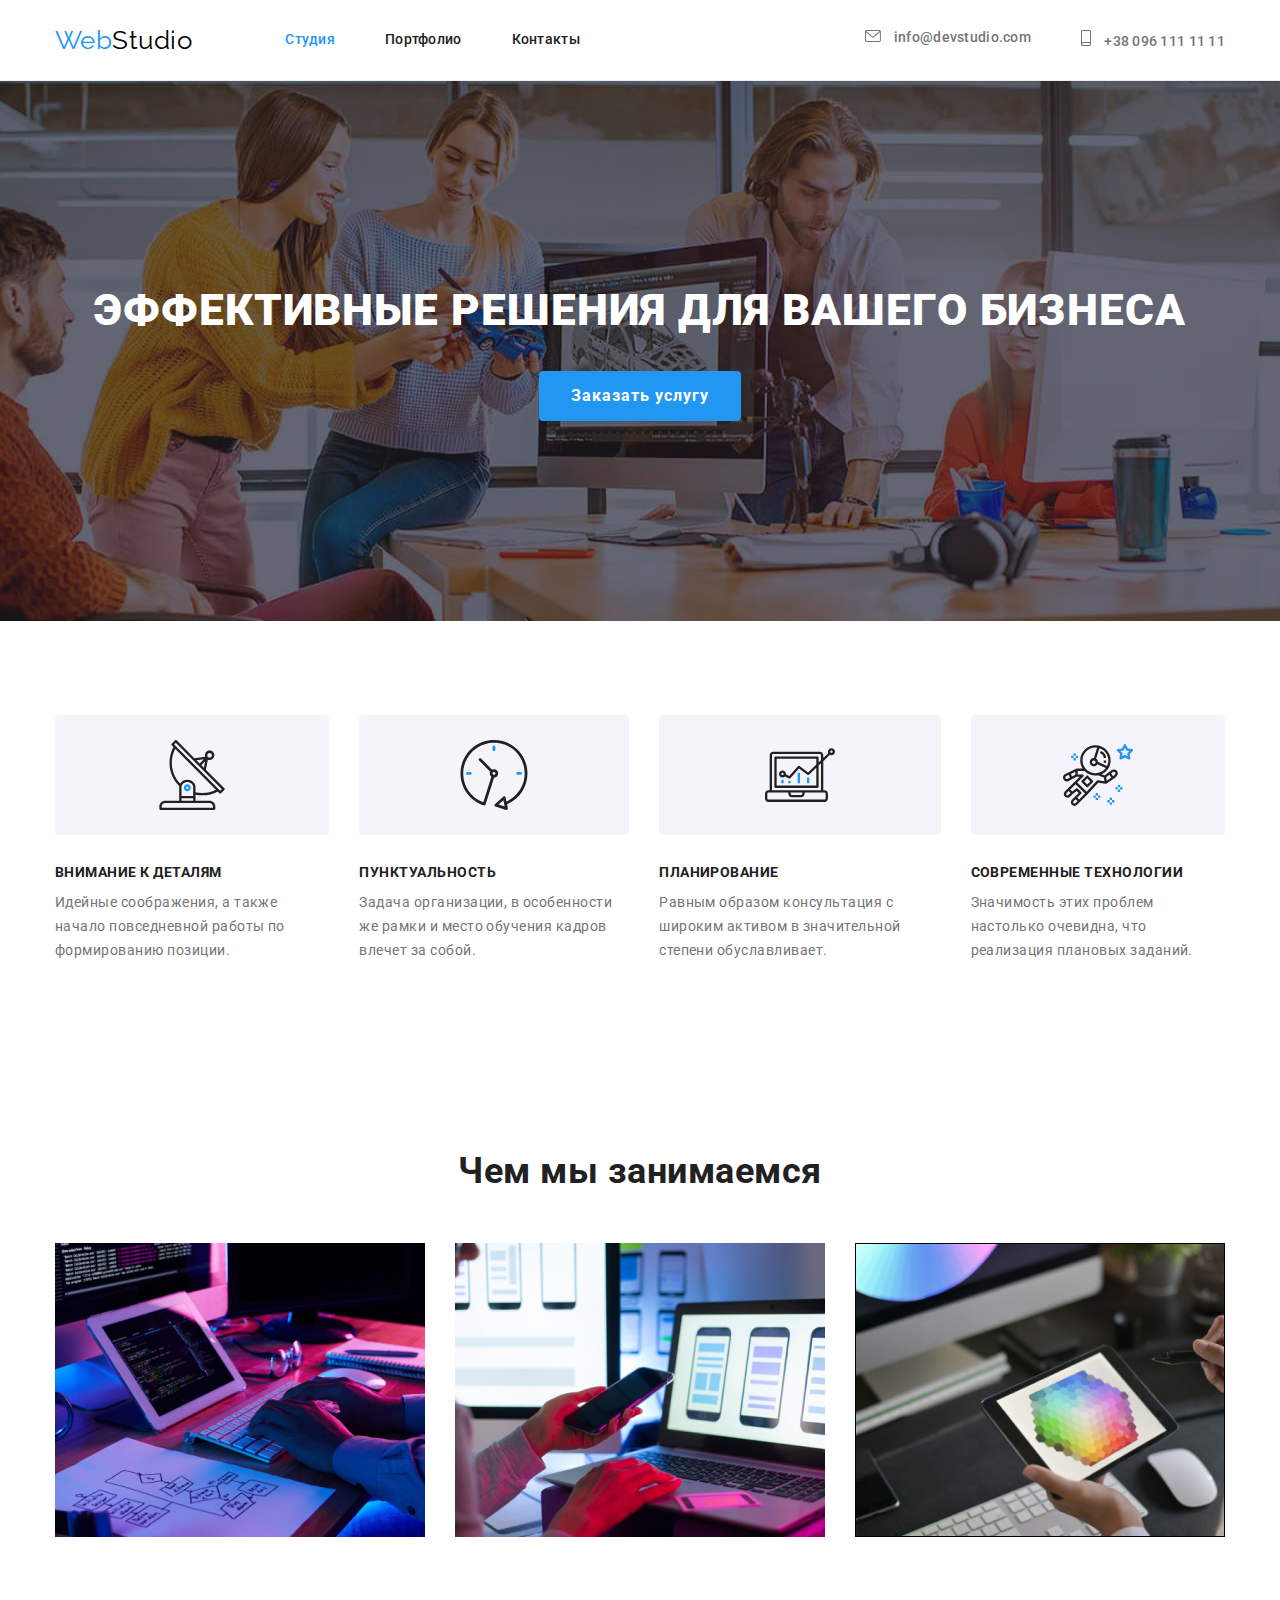
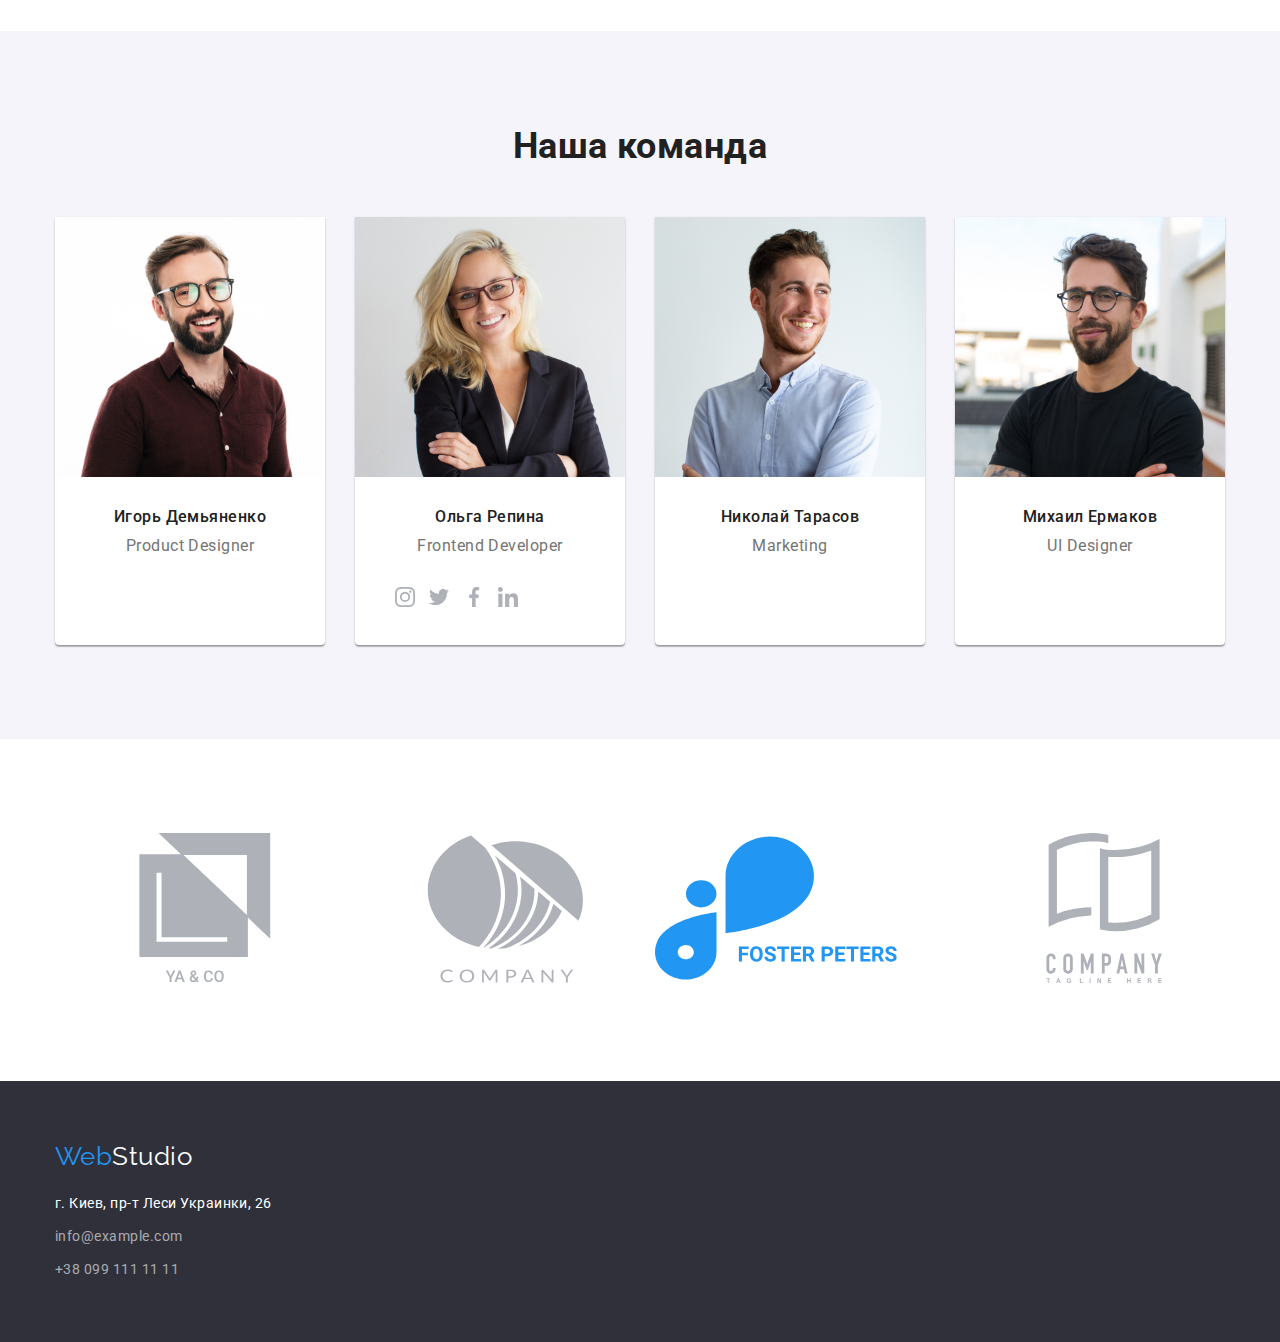
==== index.html @ faafba4e "add sprint and icons" ====
<!DOCTYPE html>
<html lang="en">
<head>
    <meta charset="UTF-8">
    <meta http-equiv="X-UA-Compatible" content="IE=edge">
    <meta name="viewport" content="width=device-width, initial-scale=1.0">
    <title>Document</title>
    <link href="https://fonts.googleapis.com/css2?family=Raleway:wght@700&family=Roboto:wght@400;500;700;900&display=swap" rel="stylesheet">
    <link rel="stylesheet" href="https://cdnjs.cloudflare.com/ajax/libs/modern-normalize/1.1.0/modern-normalize.min.css">
    <link rel="stylesheet" href="./css/styles.css">
</head>
<body>
    <!--Header-->
    <header class="header">
        <div class="conteiner main-nav">
        <nav class="nav">
            <a href="./index.html" class="logo"> <span class="logo-blue">Web</span>Studio</a>
            <ul class="header-nav">
                <li class="item"><a href="./index.html" class="link current">Студия</a></li>
                <li class="item"><a href="./portfolio.html" class="link">Портфолио</a></li>
                <li class="item"><a href="" class="link">Контакты</a></li>
            </ul>
        </nav>
        <ul class="header-address">
            <li class="item"><a href="mailto:info@devstudio.com" class="link">
                <svg class="icon-mail">
                    <use href="./images/icons.svg#icon-envelope"></use>
                </svg>
                info@devstudio.com</a></li>
            <li class="item"><a href="tel:+380961111111" class="link">
                <svg class="icon-phone">
                    <use href="./images/icons.svg#icon-smartphone"></use>
                </svg>
                +38 096 111 11 11</a></li>
        </ul>
        </div>
    </header>


<!--Main content-->

<main>
    <!--Banner-->
    
        <section class="banner">
            <div class="conteiner">
                <h1 class="banner-text">Эффективные решения для вашего бизнеса</h1>
                <button type="button" class="banner-button">Заказать услугу</button>
        
            </div>
    </section>
    
    
    <!-- info -->
    
        <section class="info section">
            <div class="conteiner">
                <ul class="info-list">
                    <li class="item icon-antenna">
                        <h3 class="info-head">Внимание к деталям</h3>
                        <p class="info-text">Идейные соображения, а также начало повседневной работы по формированию позиции.</p>
                    </li>
                    <li class="item icon-clock">
                        <h3 class="info-head">Пунктуальность</h3>
                        <p class="info-text">Задача организации, в особенности же рамки и место обучения кадров влечет за собой.</p>
                    </li>
                    <li class="item icon-diagram">
                        <h3 class="info-head">Планирование</h3>
                        <p class="info-text">Равным образом консультация с широким активом в значительной степени обуславливает.</p>
                    </li>
                    <li class="item icon-astronaut">
                        <h3 class="info-head">Современные технологии</h3>
                        <p class="info-text">Значимость этих проблем настолько очевидна, что реализация плановых заданий.</p>
                    </li>
                </ul>
            </div>
        </section>
    

    <!--What we do-->
    
        <section class="our-work section">
            <div class="conteiner">
                <h2 class="section-title">Чем мы занимаемся</h2>
            <ul class="work-list">
                <li class="item">
                    <img src="./images/img.jpg" alt="hand on a keyboard" width="370">
                </li>
                <li class="item">
                    <img src="./images/img(1).jpg" alt="one hand with telephone, another one on laptop" width="370">
                </li>
                <li class="item">
                    <img src="./images/img(2).jpg" alt="a tablet in one hand" width="370">
                </li>
            </ul>
            </div>
        </section>
    

        <!--Our team-->
        
            <section class="team section">
                <div class="conteiner">
                    <h2 class="section-title">Наша команда</h2>
                <ul class="team-list">
                    <li class="item">
                        <img src="./images/img(3).jpg" alt="photo" width="270">
                        <h3 class="team-name">Игорь Демьяненко</h3>
                        <p class="team-position">Product Designer</p>
                    </li>
                    <li class="item">
                        <img src="./images/img(4).jpg" alt="photo" width="270">
                        <h3 class="team-name">Ольга Репина</h3>
                        <p class="team-position">Frontend Developer</p>
                        <ul class="team-links">
                            <li class="social-link"><a href="">
                                <svg class="team-social-link" width="20" height="20">
                                    <use href="../images/icons.svg#icon-instagram"></use>
                                </svg>
                            </a></li>
                            <li class="social-link"><a href="">
                                <svg class="team-social-link" width="20" height="20">
                                    <use href="../images/icons.svg#icon-twitter"></use>
                                </svg>
                            </a></li>
                            <li class="social-link"><a href="">
                                <svg class="team-social-link" width="20" height="20">
                                    <use href="../images/icons.svg#icon-facebook"></use>
                                </svg>
                            </a></li>
                            <li class="social-link"><a href="">
                                <svg class="team-social-link" width="20" height="20">
                                    <use href="../images/icons.svg#icon-linkedin"></use>
                                </svg>
                            </a></li>
                        </ul>
                    </li>
                    <li class="item">
                        <img src="./images/img(5).jpg" alt="photo" width="270">
                        <h3 class="team-name">Николай Тарасов</h3>
                        <p class="team-position">Marketing</p>
                    </li>
                     <li class="item">
                         <img src="./images/img(6).jpg" alt="photo" width="270">
                         <h3 class="team-name">Михаил Ермаков</h3>
                         <p class="team-position">UI Designer</p>
                        </li>
                </ul>
                </div>
            </section>
            <section class="client section">
                <div class="conteiner">
                    <ul class="client-list">
                        <li class="client-item">
                            <svg>
                                <use href="../images/icons.svg#icon-group-Ya">
                            </svg>
                        </li>
                        <li class="client-item">
                            <svg>
                                <use href="../images/icons.svg#icon-group-company">
                            </svg>
                        </li>
                        <li class="client-item">
                            <svg>
                                <use href="../images/icons.svg#icon-group-foster">
                            </svg>
                        </li>
                        <li class="client-item">
                            <svg>
                                <use href="../images/icons.svg#icon-group-taglinehere">
                            </svg>
                        </li>
                        <li class="client-item">
                            <svg>
                                <use href="../images/icons.svg#icon-group-brand">
                            </svg>
                        </li>
                        <li class="client-item">
                            <svg>
                                <use href="../images/icons.svg#icon-">
                            </svg>
                        </li>
                    </ul>
                </div>
            </section>
        
    </main>



    <!--Footers content-->

    <footer class="footer">
        <div class="conteiner">
            <a href="./index.html" class="logo"> <span class="logo-blue">Web</span>Studio</a>
            <address>
                <ul class="footer-address">
                <li class="item"><a href="г.Киев,пр-тЛесиУкраинки,26" class="link address">г. Киев, пр-т Леси Украинки, 26</a></li>
                <li class="item"><a href="mailto:info@example.com" class="link contact">info@example.com</a></li>
                <li class="item"><a href="tel:+380991111111" class="link contact">+38 099 111 11 11</a></li>
            </ul>
        </address>
    </div>
    </footer>
    
</body>
</html>
---- css/styles.css ----
:root {
    --primery-text-color: #212121;
    --secondary-text-color: #757575;
    --main-white: #ffffff;
    --blue-accent: #2196F3;
    --footer-mail-tel-color: rgba(255, 255, 255, 0.6);
    --main-background-color: #2F303A;
}

body {
    color: var(--primery-text-color);
    background-color: var(--main-white);
    font-family: Roboto, sans-serif;
    letter-spacing: 0.03em;
    max-width: 1600px;
    margin-left: auto;
    margin-right: auto;
}
/* header */

.conteiner {
    width: 1200px;
    margin-left: auto;
    margin-right: auto;
    padding-left: 15px;
    padding-right: 15px;
}

h1, h2, h3, h4, h5, h6, p {
    margin-top: 0;
}

/* header */

.header {
    border-bottom: 1px solid #ECECEC;
}
.header-nav {
    margin: 0;
    padding: 0;
}
.header-address {
    margin: 0;
    padding: 0;
}
.main-nav {
    display: flex;
    align-items: center;
}

.logo {
    font-family: Raleway, sans-serif;
    text-decoration: none;
    font-size: 26px;
    line-height: 1.19;
    color: #000000;
}

.logo-blue {
    color: var(--blue-accent);
}

.nav, .header-nav {
    display: flex;
    align-items: center;
}

.header-nav {
    margin-left: 93px;
}

.header-nav .item:not(:last-child) {
    margin-right: 50px;
}

.header-nav a {
    display: block;
    padding-top: 32px;
    padding-bottom: 32px;

    color: var(--primery-text-color);
    text-decoration: none;
}
.header-nav, .link.current {
    color: var(--blue-accent);
}

.header-address {
    display: flex;
    margin-left: auto;
}

.header-address .item + .item {
    margin-left: 50px;
}
.header-address a {
    color: var(--secondary-text-color);
    text-decoration: none;
}

.header-nav, .header-address {
    letter-spacing: 0.02em;
    font-weight: 500;
    font-size: 14px;
    line-height: 1.14;

    
    list-style: none;
}

.header-nav .link:hover, .header-nav .link:focus,
.header-address .link:hover,.header-address .link:focus {
    color: var(--blue-accent);
}
.icon-mail {
    margin-right: 10px;
    width: 16px;
    height: 12px;
}

.icon-mail:hover {
    fill: var(--blue-accent);
}

.icon-phone {
    margin-right: 10px;
    width: 10px;
    height: 16px;
}

.section {
    padding-top: 94px;
    padding-bottom: 94px;
}

/* main page banner */

.banner {
    background-color: var(--main-background-color);
    letter-spacing: 0.06em;
    text-align: center;
    padding: 200px 0;

    background-image: linear-gradient(to right,
    rgba(47, 48, 58, 0.4),
    rgba(47, 48, 58, 0.4)),
    url("../images/banner-img.jpg");
    max-width: 1600px;
    background-repeat: no-repeat;
    background-position: center;
    margin-left: auto;
    margin-right: auto;

    background-color: #C4C4C4;

}
.banner-text {
    color: var(--main-white);
    font-weight: 900;
    font-size: 44px;
    line-height: 1.36;
    text-align: center;
    text-transform: uppercase;
    margin: 0;
}
.banner-button {
    color: var(--main-white);
    background-color: var(--blue-accent);
    letter-spacing: 0.06em;
    font-weight: 700;
    font-size: 16px;
    line-height: 1.87;
    cursor: pointer;
    margin-top: 30px;
    border-radius: 4px;
    padding: 10px 32px;
    border: transparent;
}


/* info */

.info {
    padding-top: 94px;
}
.info-list {
    display: flex;
    list-style: none;
    margin: 0;
    padding: 0;
}
.info-head {
    font-weight: 700;
    font-size: 14px;
    line-height: 1.14;
    text-transform: uppercase;
    margin-bottom: 0;
    margin-top: 30px;
}
.info-text {
    color: var(--secondary-text-color);
    font-size: 14px;
    line-height: 1.71;
    list-style: none;
    margin-bottom: 0;
    margin-top: 10px;
}

.info-list .item:not(:last-child) {
    margin-right: 30px;
}


.info-list .item::before {
    content: '';
    display: block;
    height: 120px;
    background-color: #F5F4FA;
    border-radius: 4px;
    background-repeat: no-repeat;
    background-position: center;
    background-size: 70px 70px;
}
.icon-antenna::before {
    background-image: url("../images/antenna.svg");
}
.icon-clock::before {
    background-image: url("../images/clock.svg");
}
.icon-diagram::before {
    background-image: url("../images/diagram.svg");
}
.icon-astronaut::before {
    background-image: url("../images/astronaut.svg");
}

/* what we do */

.our-work {
    padding-top: 94px;
}
.section-title {
    font-weight: 700;
    font-size: 36px;
    line-height: 1.17;
    text-align: center;
    margin: 0;
    margin-bottom: 50px;
}
.work-list .item {
    list-style: none;
    margin: 0;
}
.work-list {
    display: flex;
    margin: 0;
    padding: 0;
}
.work-list .item:not(:last-child) {
    margin-right: 30px;
}

/* our team */

.team.section {
    background-color: #F5F4FA;
}
.team {
    padding-top: 94px;
}
.team-list .item {
    list-style: none;
    margin: 0;
    border-radius: 0px 0px 4px 4px;

    background: var(--main-white);
    box-shadow: 0px 1px 3px rgba(0, 0, 0, 0.12), 0px 1px 1px rgba(0, 0, 0, 0.14), 0px 2px 1px rgba(0, 0, 0, 0.2);
}

.team-name {
    font-weight: 500;
    font-size: 16px;
    line-height: 1.19;
    text-align: center;
    margin: 0;
    margin-top: 30px;

}
.team-position {
    color: var(--secondary-text-color);
    font-size: 16px;
    line-height: 1.19;
    text-align: center;
    margin-top: 10px;
}
.team-list {
    display: flex;
    margin: 0;
    padding: 0;
    height: 428px;
}
.team-list .item:not(:last-child) {
    margin-right: 30px;
}

img {
    display: block; 
    max-width: 100%; 
    height: auto;
}

/* .team-links {
} */
.social-link {
    display: inline-block;
    list-style: none;
    margin-top: 16px;
    /* margin-bottom: 30px;
    margin-left: 32px;
    margin-right: 32px; */

}

.social-link a {
    margin-right: 10px;
}

/* clients */

.client-list {
    list-style: none;
    display: flex;
    margin: 0;
    padding: 0;
}



/* footer */


.footer .logo {
    color: var(--main-white);
}
.footer-address {
    list-style: none;
    text-decoration: none;
    margin: 0;
    margin-top: 20px;
    padding: 0;
}
.footer-address .item:not(:first-child) {
    margin-top: 9px;
}

.footer-address .link:hover, .footer-address .link:focus {
    color: var(--blue-accent);
}
.footer-address a {
    text-decoration: none;
    font-style: normal;
}
.link.contact {
    font-size: 14px;
    line-height: 1.71;
    color: var(--footer-mail-tel-color);
}
.link.address {
    font-size: 14px;
    line-height: 1.71;
    color: var(--main-white);
}

.footer {
    background-color: var(--main-background-color);
}

.footer .conteiner {
    padding-top: 60px;
    padding-bottom: 60px;
}

/* portfolio main */


.port-title {
    color: var(--main-white);
    margin: 0;
}
.portfolio-nav {
    display: flex;
    margin-top: 0;
    margin-bottom: 34px;
    padding: 0;
    justify-content: center;
}

.portfolio-nav .item + .item {
    margin-left: 8px;
}
.portfolio-nav .item {
    list-style: none;
}


.portfolio-button {
    background-color: #F5F4FA;
    cursor: pointer;
    font-weight: 500;
    font-size: 16px;
    line-height: 1.62;
    text-align: center;
    border-radius: 4px;
    border: transparent;
    padding: 6px 22px;
}
.portfolio-button:hover {
    color: var(--main-white);
    background-color: var(--blue-accent);
}

/* Our projects */

.our-project {
    list-style: none;
    margin: 0;
}

.project-name {
    font-weight: 700;
    font-size: 18px;
    line-height: 2;
    letter-spacing: 0.06em;
    list-style: none;
    margin: 0;
    padding-left: 24px;
    padding-top: 20px;
}
.product {
    color: var(--secondary-text-color);
    font-size: 16px;
    line-height: 1.87;
    margin: 0;
    padding-top: 4px;
    padding-left: 24px;
    padding-bottom: 20px;
}

.our-project {
    display: flex;
    flex-wrap: wrap;
    padding: 0;
}
.our-project .item {
    margin-right: 30px;
    margin-bottom: 30px;

    border-bottom: 1px solid #EEEEEE;

    background: #FFFFFF;
}
.our-project .item:nth-child(3n) {
    margin-right: 0;
}

.our-project .item:nth-last-child(-n + 3) {
    margin-bottom: 0;
}
.portfolio-link {
    display: block;
    text-decoration: none;
    color: var(--primery-text-color);

}
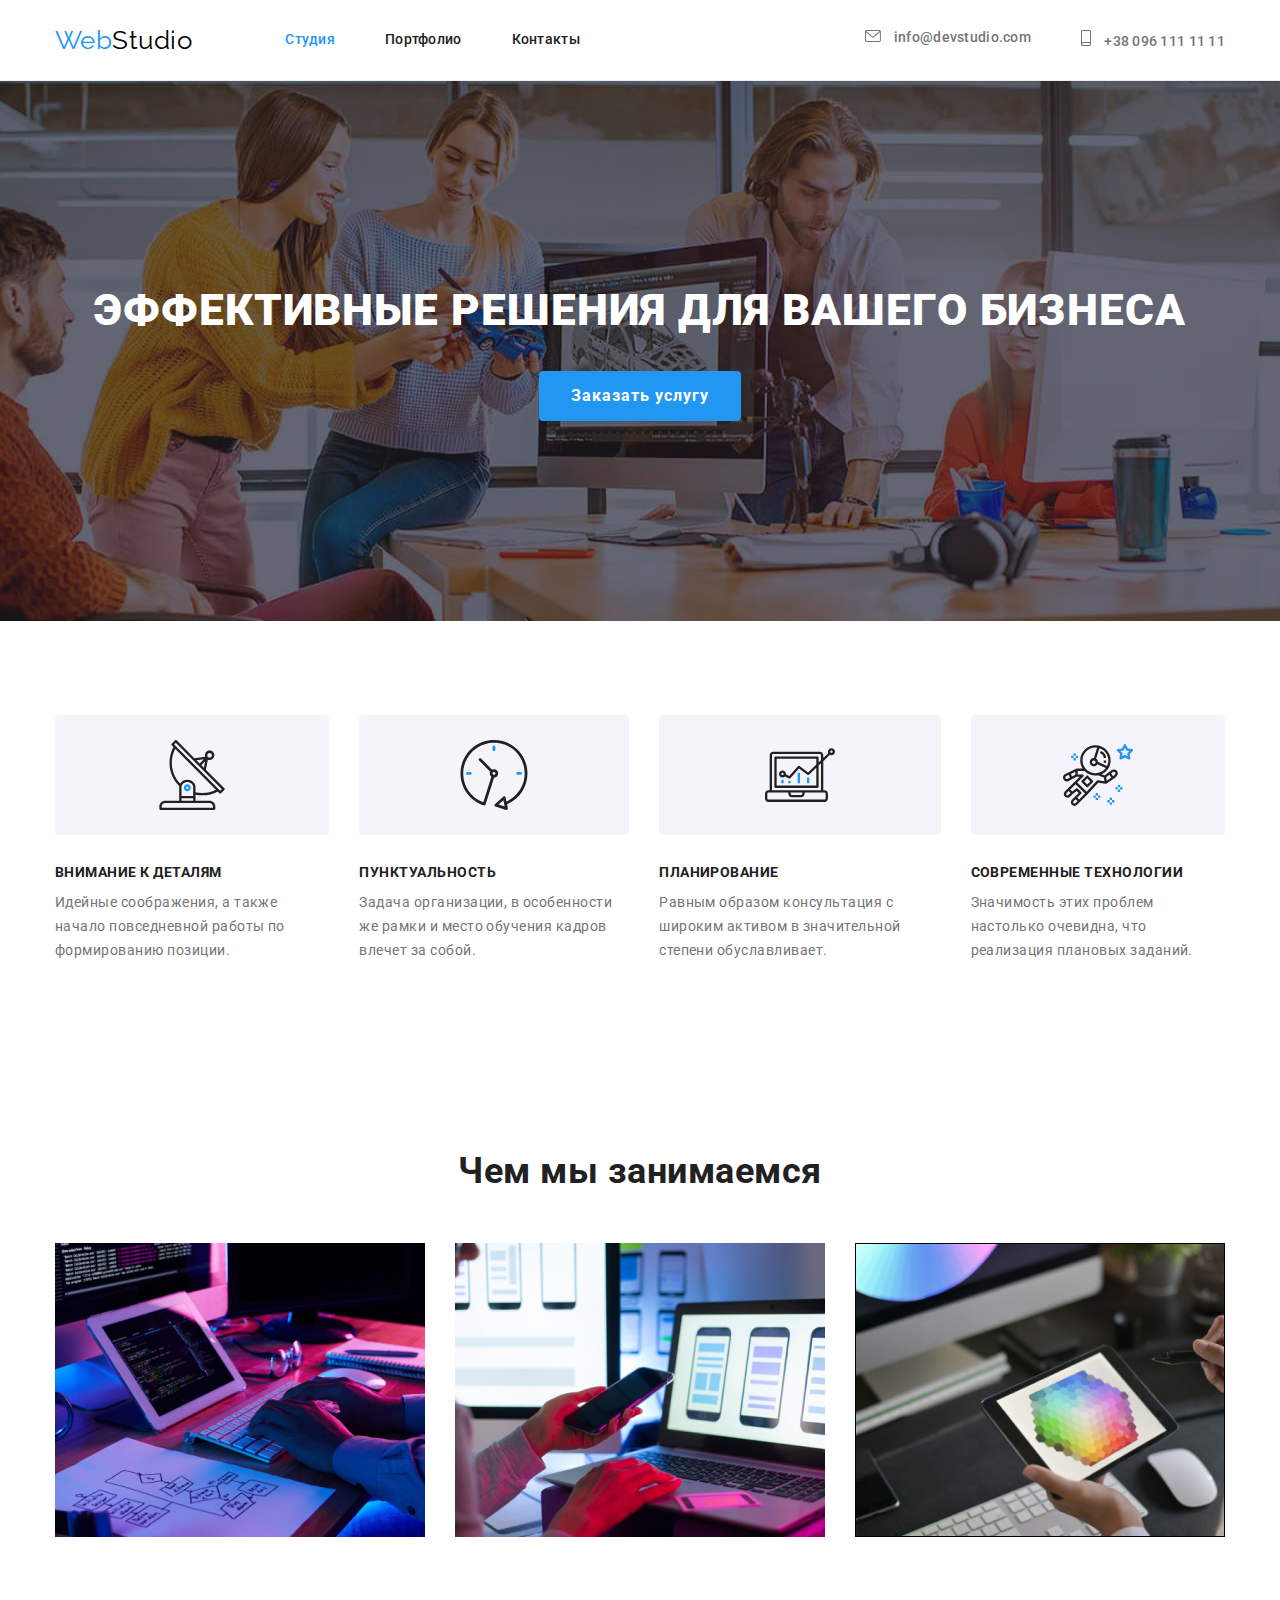
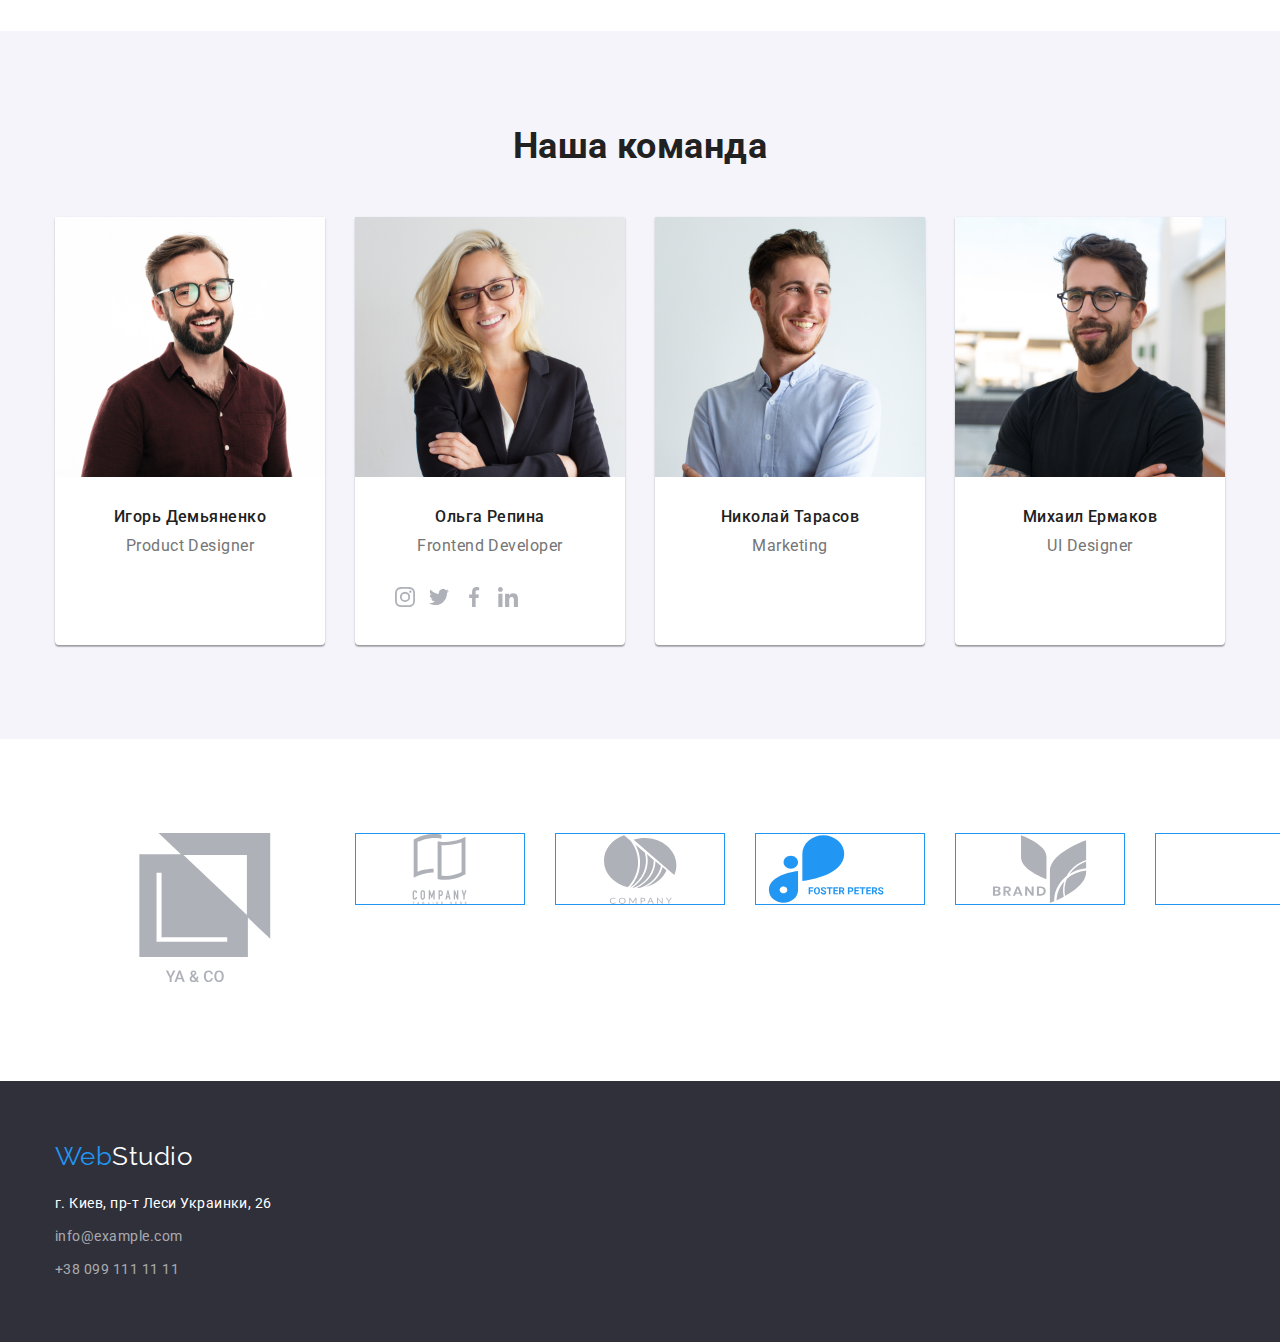
==== commit bd4520ea: "border changes" ====
--- a/index.html
+++ b/index.html
@@ -157,28 +157,28 @@
                             </svg>
                         </li>
                         <li class="client-item">
-                            <svg>
+                            <svg class="client-icon">
+                                <use href="../images/icons.svg#icon-group-taglinehere">
+                            </svg>
+                        </li>
+                        <li class="client-item">
+                            <svg class="client-icon">
                                 <use href="../images/icons.svg#icon-group-company">
                             </svg>
                         </li>
                         <li class="client-item">
-                            <svg>
+                            <svg class="client-icon">
                                 <use href="../images/icons.svg#icon-group-foster">
                             </svg>
                         </li>
                         <li class="client-item">
-                            <svg>
-                                <use href="../images/icons.svg#icon-group-taglinehere">
-                            </svg>
-                        </li>
-                        <li class="client-item">
-                            <svg>
+                            <svg class="client-icon">
                                 <use href="../images/icons.svg#icon-group-brand">
                             </svg>
                         </li>
                         <li class="client-item">
-                            <svg>
-                                <use href="../images/icons.svg#icon-">
+                            <svg class="client-icon">
+                                <use href="../images/icons.svg#icon-tag-line">
                             </svg>
                         </li>
                     </ul>
--- a/css/styles.css
+++ b/css/styles.css
@@ -333,6 +333,12 @@
     margin: 0;
     padding: 0;
 }
+.client-icon {
+    border: 1px solid #2196F3;
+    margin-right: 30px;
+    width: 170px;
+    height: 72px ;
+}
 
 
 
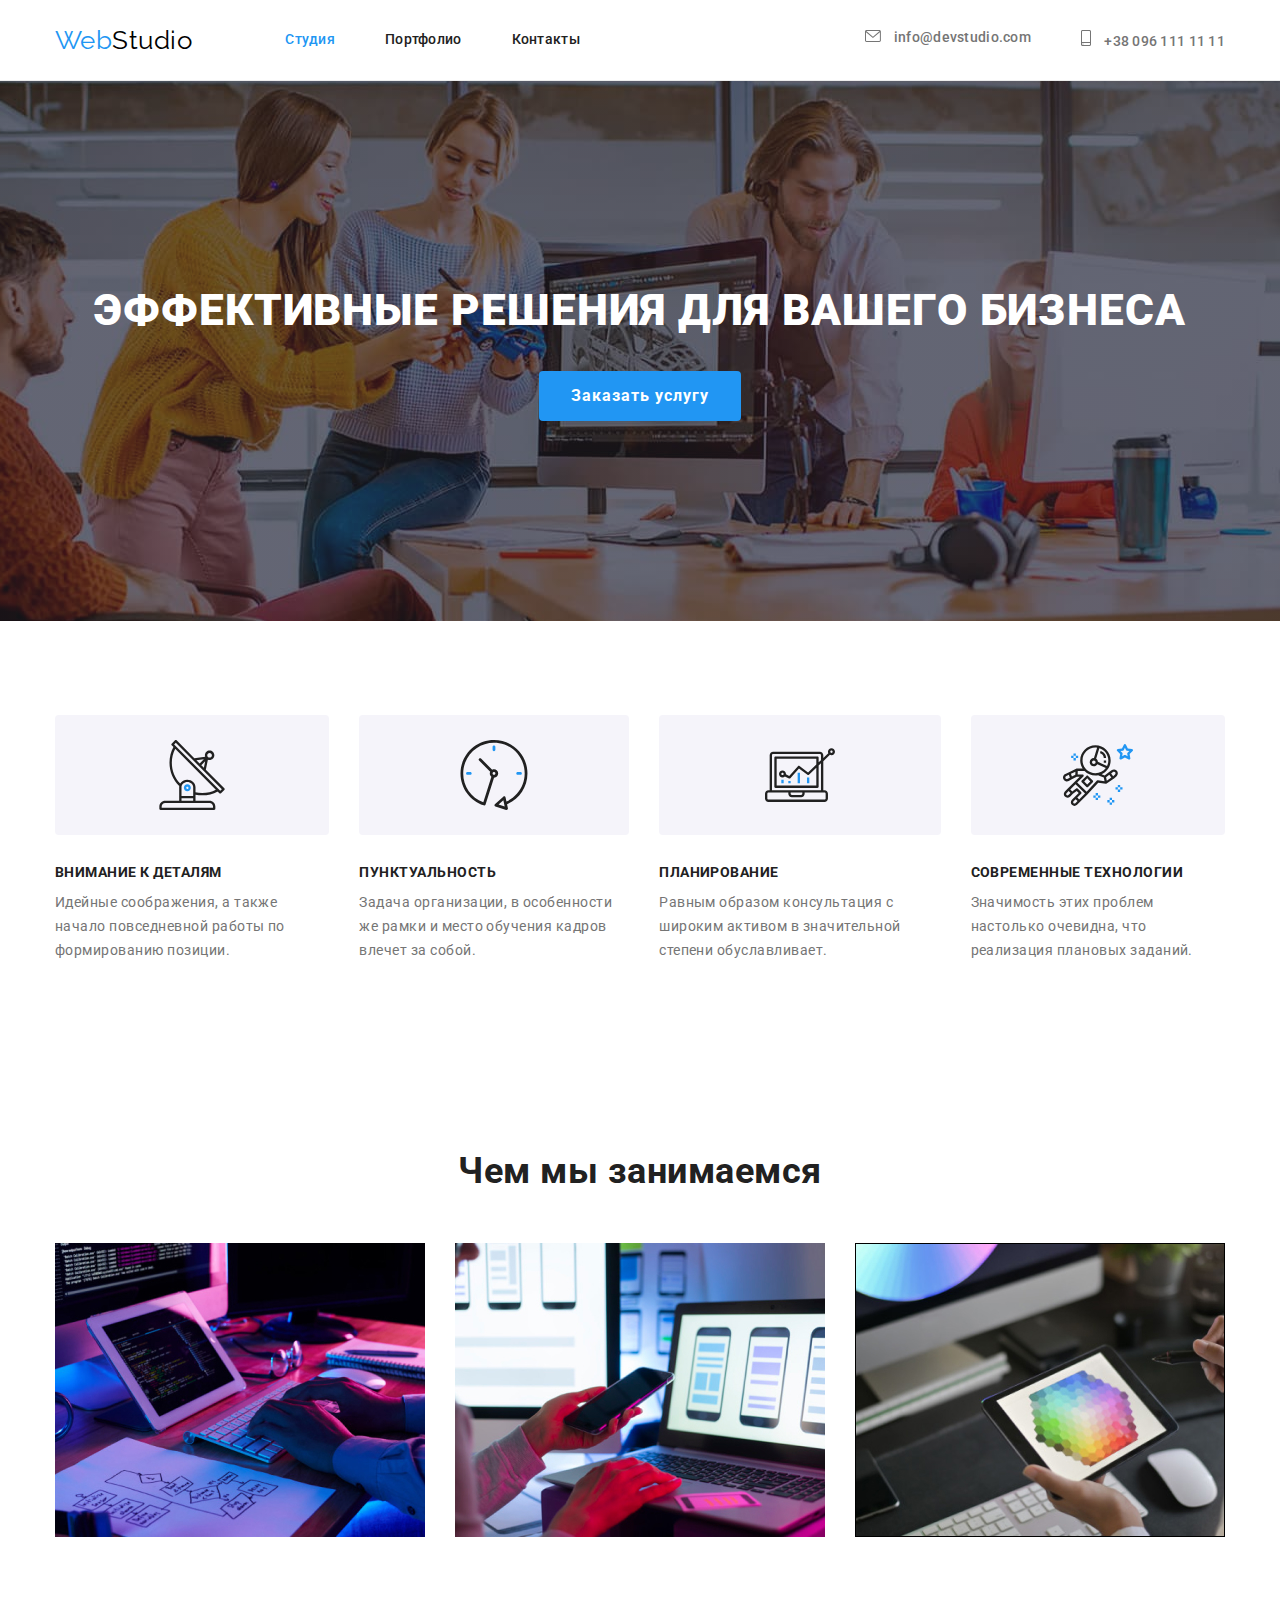
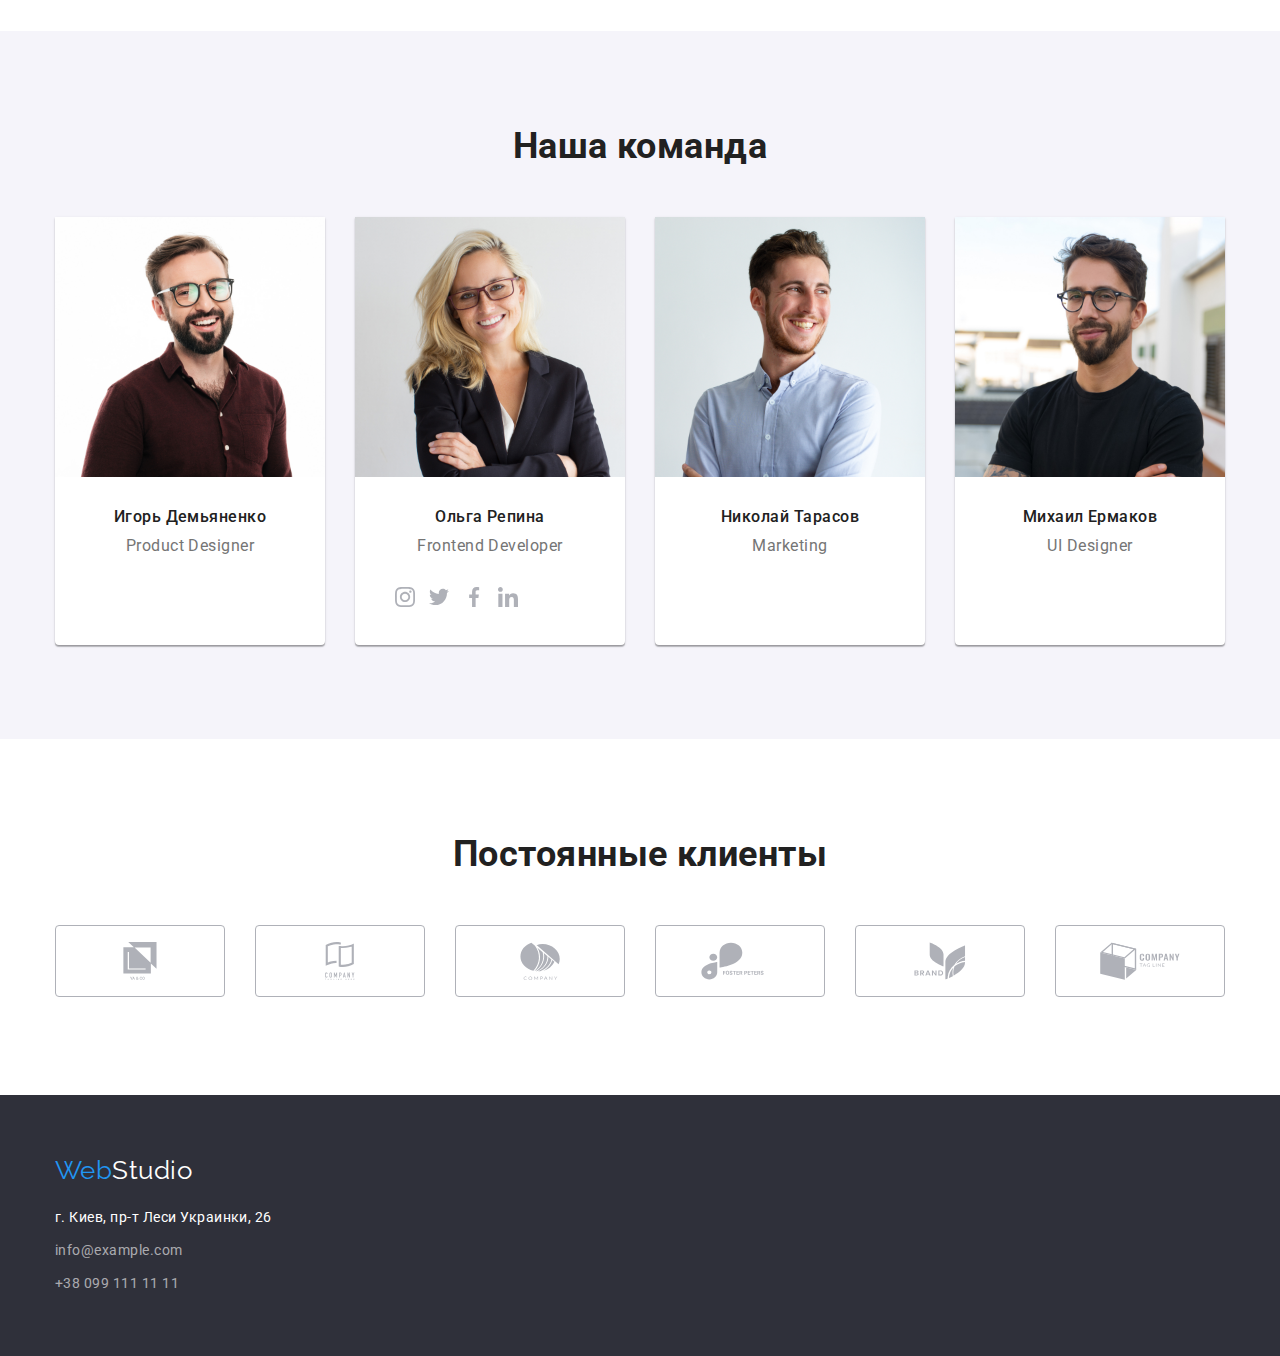
==== commit c2947f4d: "styles for client icon" ====
--- a/index.html
+++ b/index.html
@@ -148,38 +148,55 @@
                 </ul>
                 </div>
             </section>
+
+            <!--Client -->
+
             <section class="client section">
                 <div class="conteiner">
+                    <h2 class="section-title">Постоянные клиенты</h2>
                     <ul class="client-list">
                         <li class="client-item">
-                            <svg>
+                            
+                            <a href="" class="client-link">
+                            <svg class="client-icon">
                                 <use href="../images/icons.svg#icon-group-Ya">
                             </svg>
-                        </li>
-                        <li class="client-item">
+                        </a>
+                        </li>
+                        <li class="client-item">
+                            <a href="" class="client-link">
                             <svg class="client-icon">
                                 <use href="../images/icons.svg#icon-group-taglinehere">
                             </svg>
-                        </li>
-                        <li class="client-item">
+                        </a>
+                        </li>
+                        <li class="client-item">
+                            <a href="" class="client-link">
                             <svg class="client-icon">
                                 <use href="../images/icons.svg#icon-group-company">
                             </svg>
-                        </li>
-                        <li class="client-item">
+                        </a>
+                        </li>
+                        <li class="client-item">
+                            <a href="" class="client-link">
                             <svg class="client-icon">
                                 <use href="../images/icons.svg#icon-group-foster">
                             </svg>
-                        </li>
-                        <li class="client-item">
+                        </a>
+                        </li>
+                        <li class="client-item">
+                            <a href="" class="client-link">
                             <svg class="client-icon">
                                 <use href="../images/icons.svg#icon-group-brand">
                             </svg>
-                        </li>
-                        <li class="client-item">
-                            <svg class="client-icon">
-                                <use href="../images/icons.svg#icon-tag-line">
-                            </svg>
+                        </a>
+                        </li>
+                        <li class="client-item">
+                            <a href="" class="client-link">
+                            <svg class="client-icon">
+                                <use href="../images/icons.svg#icon-group-tag-line">
+                            </svg>
+                        </a>
                         </li>
                     </ul>
                 </div>
--- a/css/styles.css
+++ b/css/styles.css
@@ -5,6 +5,8 @@
     --blue-accent: #2196F3;
     --footer-mail-tel-color: rgba(255, 255, 255, 0.6);
     --main-background-color: #2F303A;
+    --client-logo-normal: #AFB1B8;
+    --client-logo-accent: #2196F3;
 }
 
 body {
@@ -334,10 +336,19 @@
     padding: 0;
 }
 .client-icon {
-    border: 1px solid #2196F3;
+    border: 1px solid var(--client-logo-normal);
     margin-right: 30px;
     width: 170px;
     height: 72px ;
+    padding: 16px 32px;
+    fill: var(--client-logo-normal);
+    border-radius: 4px;
+}
+
+.client-icon:hover,
+.client-icon:focus {
+    fill: var(--client-logo-accent);
+    border-color: var(--client-logo-accent);
 }
 
 
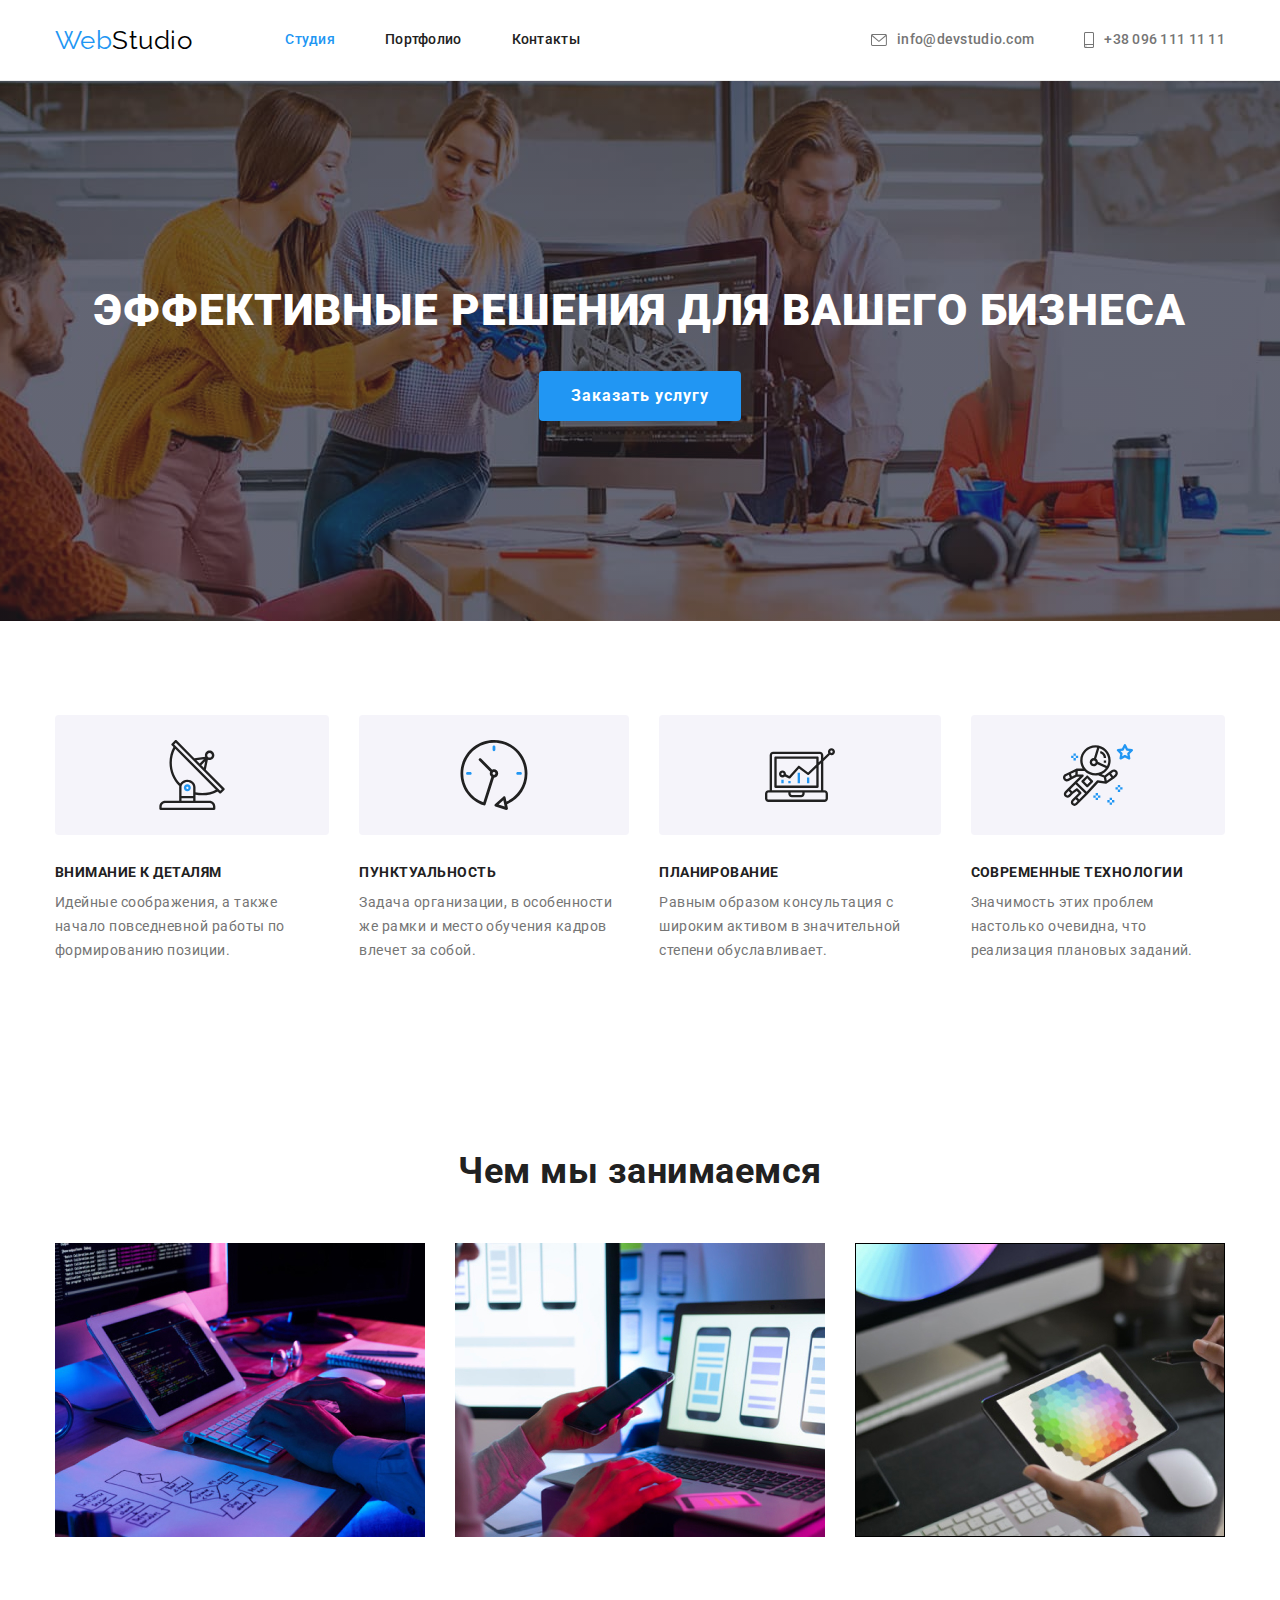
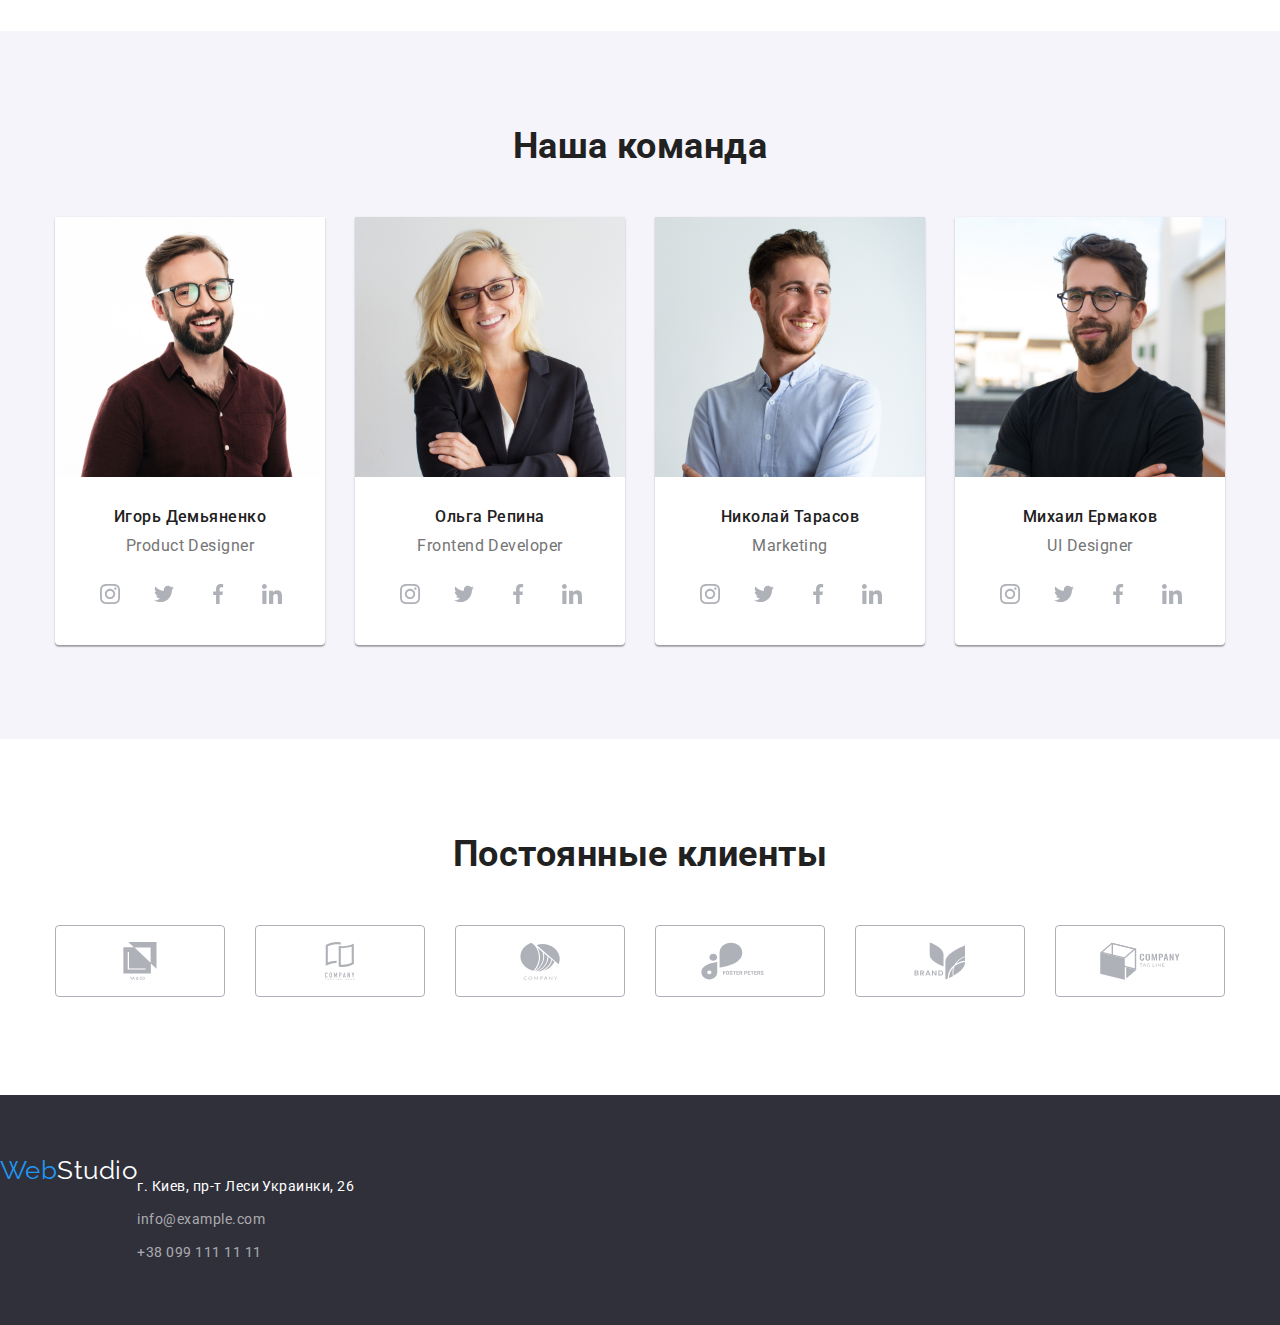
==== commit e272deee: "added footers & socio links" ====
--- a/index.html
+++ b/index.html
@@ -107,30 +107,52 @@
                         <img src="./images/img(3).jpg" alt="photo" width="270">
                         <h3 class="team-name">Игорь Демьяненко</h3>
                         <p class="team-position">Product Designer</p>
+                        <ul class="team-links">
+                            <li><a href="" class="social-link">
+                                    <svg class="team-social-link" width="20" height="20">
+                                        <use href="./images/icons.svg#icon-instagram"></use>
+                                    </svg>
+                                </a></li>
+                            <li><a href="" class="social-link">
+                                    <svg class="team-social-link" width="20" height="20">
+                                        <use href="./images/icons.svg#icon-twitter"></use>
+                                    </svg>
+                                </a></li>
+                            <li><a href="" class="social-link">
+                                    <svg class="team-social-link" width="20" height="20">
+                                        <use href="./images/icons.svg#icon-facebook"></use>
+                                    </svg>
+                                </a></li>
+                            <li><a href="" class="social-link">
+                                    <svg class="team-social-link" width="20" height="20">
+                                        <use href="./images/icons.svg#icon-linkedin"></use>
+                                    </svg>
+                                </a></li>
+                        </ul>
                     </li>
                     <li class="item">
                         <img src="./images/img(4).jpg" alt="photo" width="270">
                         <h3 class="team-name">Ольга Репина</h3>
                         <p class="team-position">Frontend Developer</p>
                         <ul class="team-links">
-                            <li class="social-link"><a href="">
-                                <svg class="team-social-link" width="20" height="20">
-                                    <use href="../images/icons.svg#icon-instagram"></use>
-                                </svg>
-                            </a></li>
-                            <li class="social-link"><a href="">
-                                <svg class="team-social-link" width="20" height="20">
-                                    <use href="../images/icons.svg#icon-twitter"></use>
-                                </svg>
-                            </a></li>
-                            <li class="social-link"><a href="">
-                                <svg class="team-social-link" width="20" height="20">
-                                    <use href="../images/icons.svg#icon-facebook"></use>
-                                </svg>
-                            </a></li>
-                            <li class="social-link"><a href="">
-                                <svg class="team-social-link" width="20" height="20">
-                                    <use href="../images/icons.svg#icon-linkedin"></use>
+                            <li><a href="" class="social-link">
+                                <svg class="team-social-link" width="20" height="20">
+                                    <use href="./images/icons.svg#icon-instagram"></use>
+                                </svg>
+                            </a></li>
+                            <li><a href="" class="social-link">
+                                <svg class="team-social-link" width="20" height="20">
+                                    <use href="./images/icons.svg#icon-twitter"></use>
+                                </svg>
+                            </a></li>
+                            <li><a href="" class="social-link">
+                                <svg class="team-social-link" width="20" height="20">
+                                    <use href="./images/icons.svg#icon-facebook"></use>
+                                </svg>
+                            </a></li>
+                            <li><a href="" class="social-link">
+                                <svg class="team-social-link" width="20" height="20">
+                                    <use href="./images/icons.svg#icon-linkedin"></use>
                                 </svg>
                             </a></li>
                         </ul>
@@ -139,11 +161,55 @@
                         <img src="./images/img(5).jpg" alt="photo" width="270">
                         <h3 class="team-name">Николай Тарасов</h3>
                         <p class="team-position">Marketing</p>
+                        <ul class="team-links">
+                            <li><a href="" class="social-link">
+                                    <svg class="team-social-link" width="20" height="20">
+                                        <use href="./images/icons.svg#icon-instagram"></use>
+                                    </svg>
+                                </a></li>
+                            <li><a href="" class="social-link">
+                                    <svg class="team-social-link" width="20" height="20">
+                                        <use href="./images/icons.svg#icon-twitter"></use>
+                                    </svg>
+                                </a></li>
+                            <li><a href="" class="social-link">
+                                    <svg class="team-social-link" width="20" height="20">
+                                        <use href="./images/icons.svg#icon-facebook"></use>
+                                    </svg>
+                                </a></li>
+                            <li><a href="" class="social-link">
+                                    <svg class="team-social-link" width="20" height="20">
+                                        <use href="./images/icons.svg#icon-linkedin"></use>
+                                    </svg>
+                                </a></li>
+                        </ul>
                     </li>
                      <li class="item">
                          <img src="./images/img(6).jpg" alt="photo" width="270">
                          <h3 class="team-name">Михаил Ермаков</h3>
                          <p class="team-position">UI Designer</p>
+                        <ul class="team-links">
+                            <li><a href="" class="social-link">
+                                    <svg class="team-social-link" width="20" height="20">
+                                        <use href="./images/icons.svg#icon-instagram"></use>
+                                    </svg>
+                                </a></li>
+                            <li><a href="" class="social-link">
+                                    <svg class="team-social-link" width="20" height="20">
+                                        <use href="./images/icons.svg#icon-twitter"></use>
+                                    </svg>
+                                </a></li>
+                            <li><a href="" class="social-link">
+                                    <svg class="team-social-link" width="20" height="20">
+                                        <use href="./images/icons.svg#icon-facebook"></use>
+                                    </svg>
+                                </a></li>
+                            <li><a href="" class="social-link">
+                                    <svg class="team-social-link" width="20" height="20">
+                                        <use href="./images/icons.svg#icon-linkedin"></use>
+                                    </svg>
+                                </a></li>
+                        </ul>
                         </li>
                 </ul>
                 </div>
@@ -158,43 +224,43 @@
                         <li class="client-item">
                             
                             <a href="" class="client-link">
-                            <svg class="client-icon">
-                                <use href="../images/icons.svg#icon-group-Ya">
-                            </svg>
-                        </a>
-                        </li>
-                        <li class="client-item">
-                            <a href="" class="client-link">
-                            <svg class="client-icon">
-                                <use href="../images/icons.svg#icon-group-taglinehere">
-                            </svg>
-                        </a>
-                        </li>
-                        <li class="client-item">
-                            <a href="" class="client-link">
-                            <svg class="client-icon">
-                                <use href="../images/icons.svg#icon-group-company">
-                            </svg>
-                        </a>
-                        </li>
-                        <li class="client-item">
-                            <a href="" class="client-link">
-                            <svg class="client-icon">
-                                <use href="../images/icons.svg#icon-group-foster">
-                            </svg>
-                        </a>
-                        </li>
-                        <li class="client-item">
-                            <a href="" class="client-link">
-                            <svg class="client-icon">
-                                <use href="../images/icons.svg#icon-group-brand">
-                            </svg>
-                        </a>
-                        </li>
-                        <li class="client-item">
-                            <a href="" class="client-link">
-                            <svg class="client-icon">
-                                <use href="../images/icons.svg#icon-group-tag-line">
+                            <svg class="client-icon" width="106" height="60">
+                                <use href="./images/icons.svg#icon-group-Ya">
+                            </svg>
+                        </a>
+                        </li>
+                        <li class="client-item">
+                            <a href="" class="client-link">
+                            <svg class="client-icon" width="106" height="60">
+                                <use href="./images/icons.svg#icon-group-taglinehere">
+                            </svg>
+                        </a>
+                        </li>
+                        <li class="client-item">
+                            <a href="" class="client-link">
+                            <svg class="client-icon" width="106" height="60">
+                                <use href="./images/icons.svg#icon-group-company">
+                            </svg>
+                        </a>
+                        </li>
+                        <li class="client-item">
+                            <a href="" class="client-link">
+                            <svg class="client-icon" width="106" height="60">
+                                <use href="./images/icons.svg#icon-group-foster">
+                            </svg>
+                        </a>
+                        </li>
+                        <li class="client-item">
+                            <a href="" class="client-link">
+                            <svg class="client-icon" width="106" height="60">
+                                <use href="./images/icons.svg#icon-group-brand">
+                            </svg>
+                        </a>
+                        </li>
+                        <li class="client-item">
+                            <a href="" class="client-link">
+                            <svg class="client-icon" width="106" height="60">
+                                <use href="./images/icons.svg#icon-group-tag-line">
                             </svg>
                         </a>
                         </li>
@@ -211,7 +277,7 @@
     <footer class="footer">
         <div class="conteiner">
             <a href="./index.html" class="logo"> <span class="logo-blue">Web</span>Studio</a>
-            <address>
+            <address class="footer-nav">
                 <ul class="footer-address">
                 <li class="item"><a href="г.Киев,пр-тЛесиУкраинки,26" class="link address">г. Киев, пр-т Леси Украинки, 26</a></li>
                 <li class="item"><a href="mailto:info@example.com" class="link contact">info@example.com</a></li>
--- a/css/styles.css
+++ b/css/styles.css
@@ -7,6 +7,11 @@
     --main-background-color: #2F303A;
     --client-logo-normal: #AFB1B8;
     --client-logo-accent: #2196F3;
+    --footer-sociolink--main-color: rgba(255, 255, 255, 1);
+    --footer-sociolink--accent-color: rgba(33, 150, 243, 1);
+    --footer-sociolink--bcc-color: rgba(255, 255, 255, 0.1);
+
+
 }
 
 body {
@@ -98,6 +103,8 @@
 .header-address a {
     color: var(--secondary-text-color);
     text-decoration: none;
+    display: flex;
+    align-items: center;
 }
 
 .header-nav, .header-address {
@@ -118,6 +125,7 @@
     margin-right: 10px;
     width: 16px;
     height: 12px;
+    fill: currentColor;
 }
 
 .icon-mail:hover {
@@ -128,6 +136,10 @@
     margin-right: 10px;
     width: 10px;
     height: 16px;
+    fill: currentColor;
+}
+.icon-phone:hover {
+    fill: var(--blue-accent);
 }
 
 .section {
@@ -311,21 +323,45 @@
     height: auto;
 }
 
-/* .team-links {
-} */
+.team-links {
+    display: flex;
+    margin: 0;
+    padding: 0;
+    margin: 16px 32px 30px;
+    list-style: none;
+    
+    padding-right: 0px;
+    border: 1px solid transparent;
+    width: 206px;
+    height: 44px;
+}
 .social-link {
-    display: inline-block;
-    list-style: none;
-    margin-top: 16px;
-    /* margin-bottom: 30px;
-    margin-left: 32px;
-    margin-right: 32px; */
-
-}
-
-.social-link a {
+    display: block;
+    padding-left: 0;
+    padding: 12px;
+    width: 44px;
+    height: 44px;
+}
+
+.team-social-link {
+    fill: var(--client-logo-normal);
+}
+
+.team-social-link:hover {
+    fill: var(--main-white);
+}
+.social-link:hover,
+.social-link:focus {
+    background-color: var(--client-logo-accent);
+    border-radius: 50%;
+}
+
+
+.social-link:nth-child(-n+3) {
     margin-right: 10px;
 }
+
+
 
 /* clients */
 
@@ -356,6 +392,7 @@
 /* footer */
 
 
+
 .footer .logo {
     color: var(--main-white);
 }
@@ -393,9 +430,77 @@
 }
 
 .footer .conteiner {
+    display: flex;
+    margin: 0;
+    padding: 0;
+}
+
+.main-footer {
+    display: block;
+    margin: 0;
+    padding: 0;
+    /* margin-top: 60px; */
+    margin-left: 215px;
+    /* margin-bottom: 60px; */
+}
+
+.footer .conteiner {
     padding-top: 60px;
     padding-bottom: 60px;
 }
+
+.footer-nav {
+    display: flex;
+    margin: 0;
+    padding: 0;
+}
+.footer-social {
+    display: block;
+    margin: 0;
+    padding: 0;
+    padding-top: 12px;
+    margin-left: 70px;
+    padding-bottom: 40px;
+}
+
+.footer-social-title {
+    font-weight: 700;
+    font-size: 14px;
+    line-height: 1.14;
+    letter-spacing: 0.03em;
+    text-transform: uppercase;
+    color: var(--main-white);
+}
+
+.footer-social-list {
+    display: flex;
+    list-style: none;
+    margin: 0;
+    padding: 0;
+    width: 206px;
+    height: 44px;
+    margin-top: 20px;
+}
+
+.footer-social-link {
+    margin: 0;
+    padding: 0;
+    width: 44px;
+    height: 44px;
+    padding: 12px;
+    justify-items: center;
+    background-color: var(--footer-sociolink--bcc-color);
+    fill: var(--main-white);
+    margin-right: 10px;
+    border-radius: 50%;
+}
+
+.footer-social-link:hover {
+    background-color: var(--footer-sociolink--accent-color);
+}
+/* .footer-social-icon {
+    justify-items: center;
+} */
 
 /* portfolio main */
 
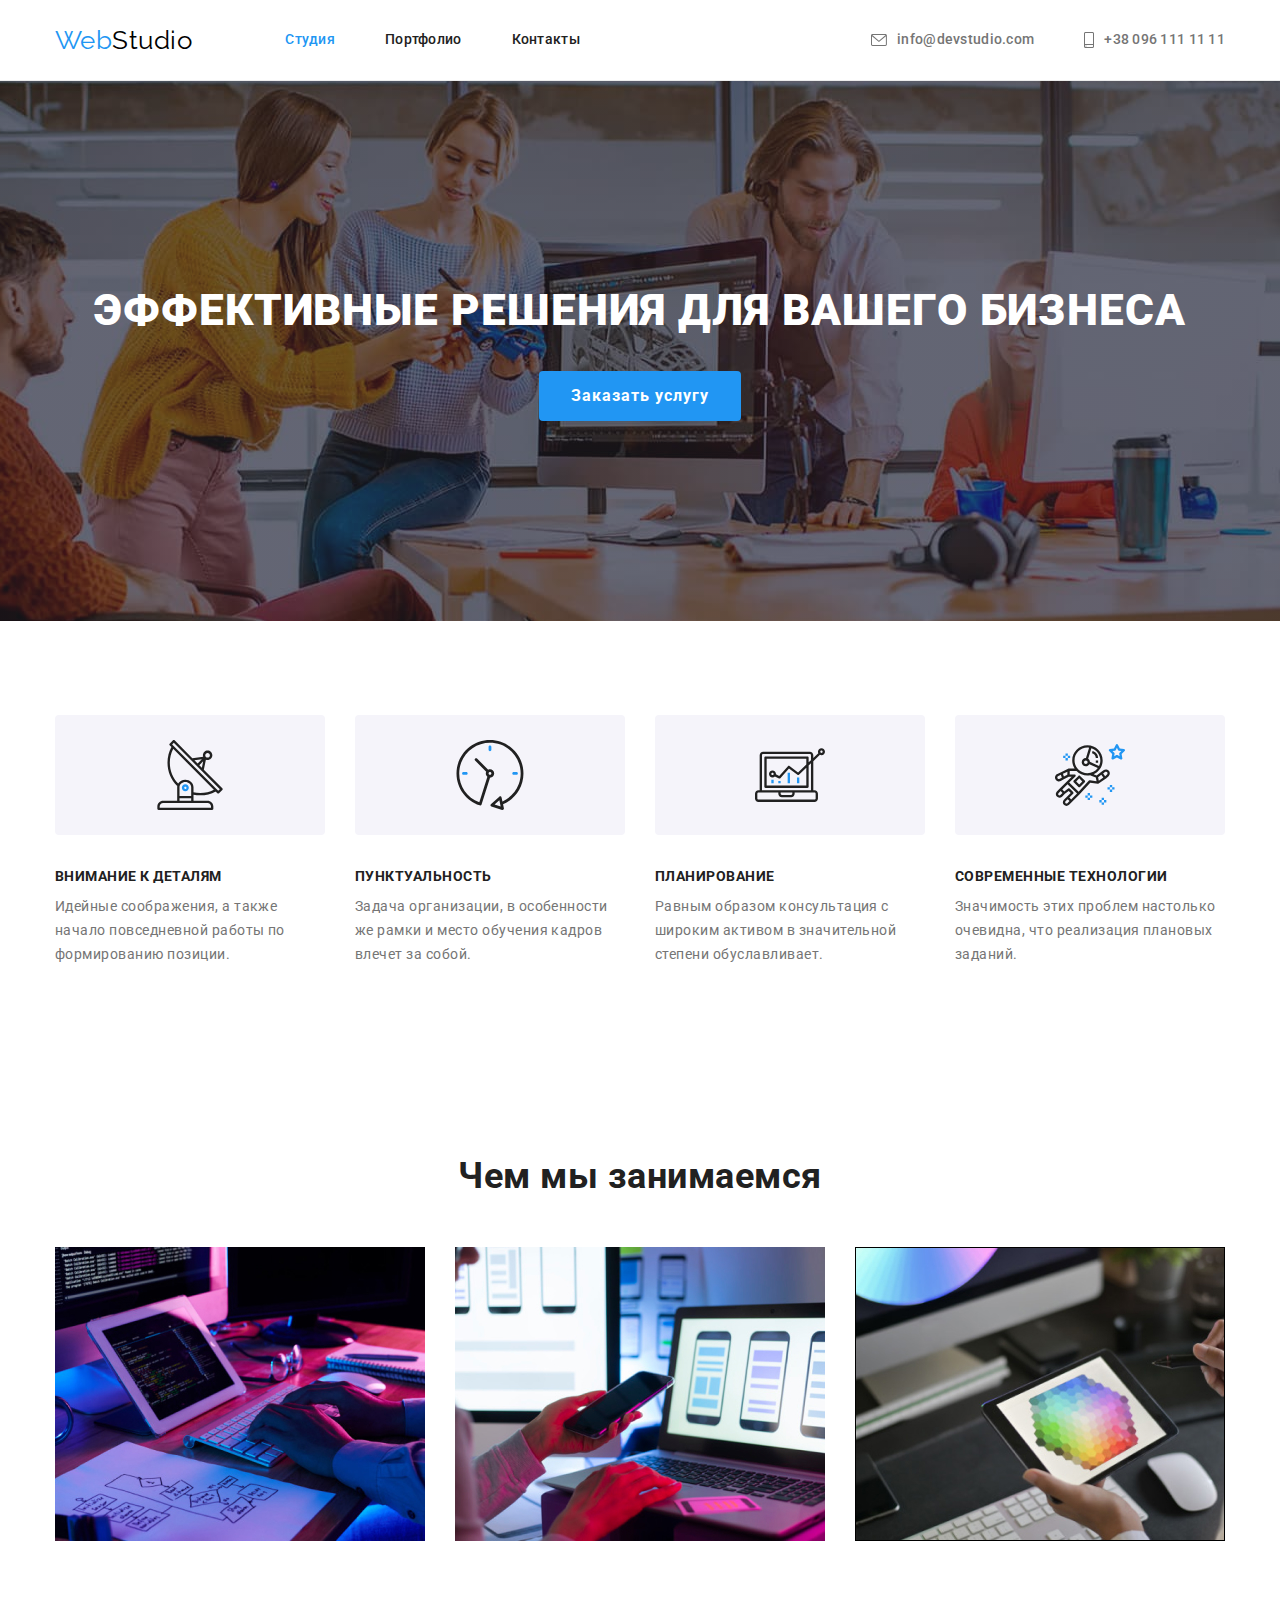
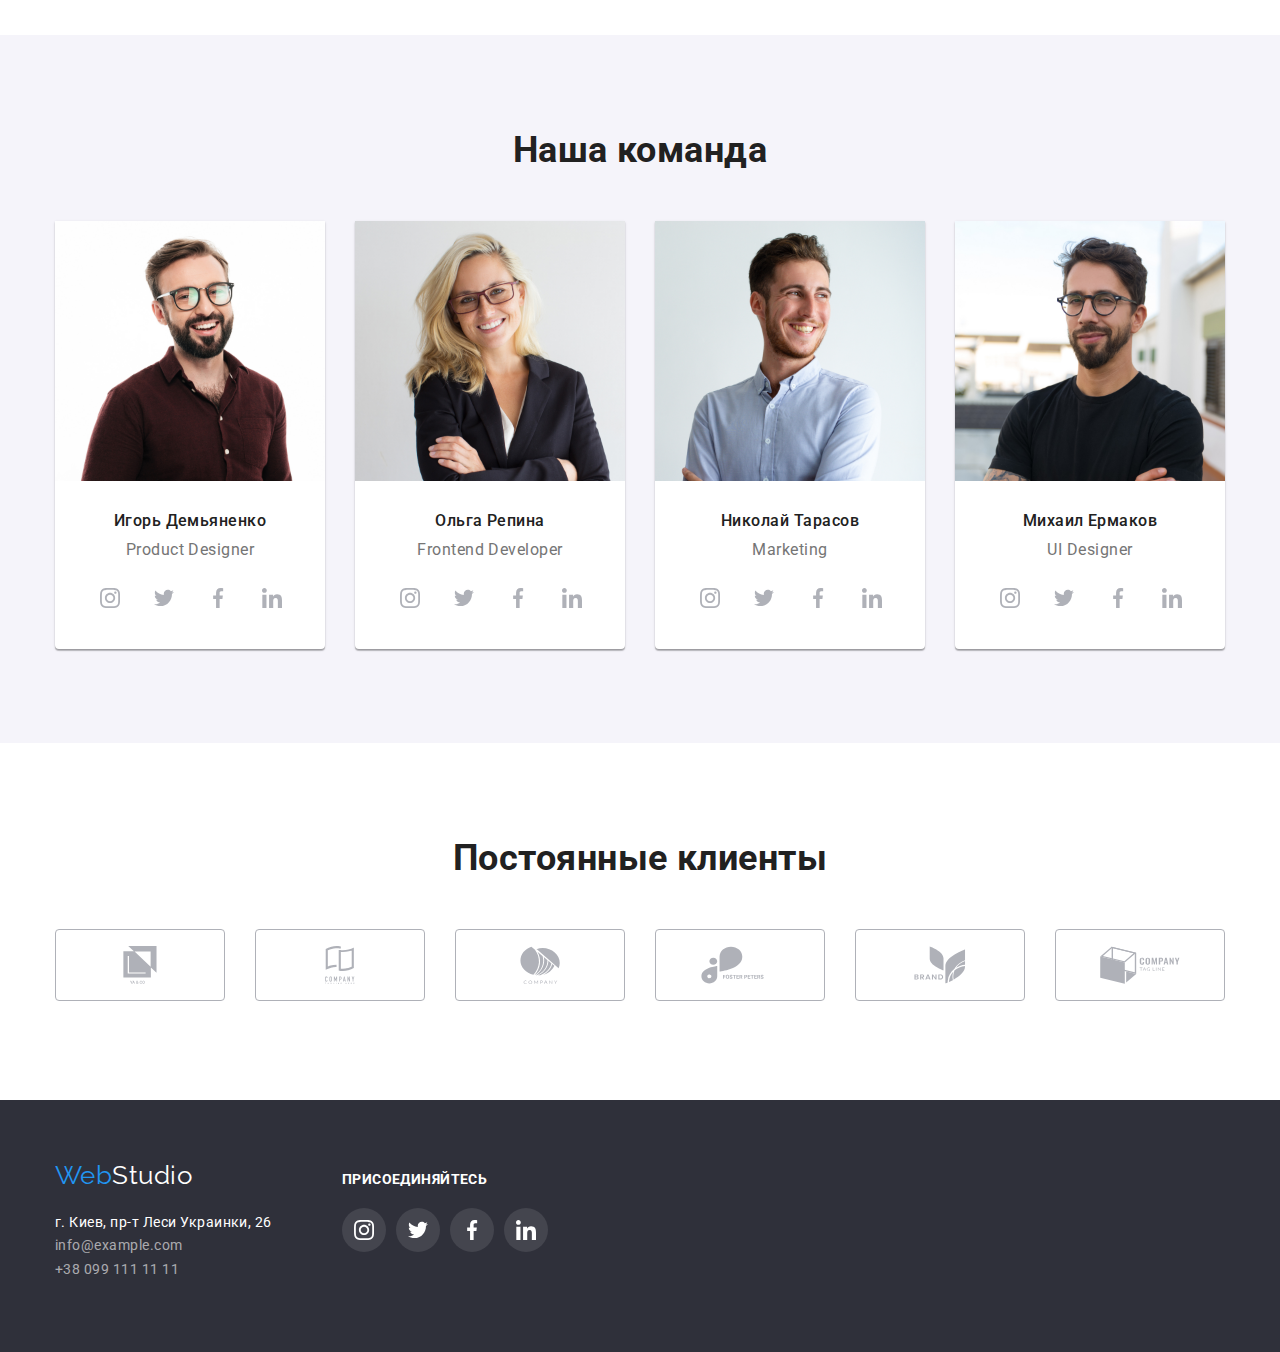
==== commit 371402bd: "changes features, added shadows" ====
--- a/index.html
+++ b/index.html
@@ -56,19 +56,31 @@
         <section class="info section">
             <div class="conteiner">
                 <ul class="info-list">
-                    <li class="item icon-antenna">
+                    <li class="item">
+                        <svg class="icon icon-antenna" width="70" height="70">
+                            <use href="./images/icons.svg#icon-antenna"></use>
+                        </svg>
                         <h3 class="info-head">Внимание к деталям</h3>
                         <p class="info-text">Идейные соображения, а также начало повседневной работы по формированию позиции.</p>
                     </li>
-                    <li class="item icon-clock">
+                    <li class="item">
+                        <svg class="icon icon-clock" width="70" height="70">
+                            <use href="./images/icons.svg#icon-clock"></use>
+                        </svg>
                         <h3 class="info-head">Пунктуальность</h3>
                         <p class="info-text">Задача организации, в особенности же рамки и место обучения кадров влечет за собой.</p>
                     </li>
-                    <li class="item icon-diagram">
+                    <li class="item">
+                        <svg class="icon icon-diagram" width="70" height="70">
+                            <use href="./images/icons.svg#icon-diagram"></use>
+                        </svg>
                         <h3 class="info-head">Планирование</h3>
                         <p class="info-text">Равным образом консультация с широким активом в значительной степени обуславливает.</p>
                     </li>
-                    <li class="item icon-astronaut">
+                    <li class="item">
+                        <svg class="icon icon-astronaut" width="70" height="70">
+                            <use href="./images/icons.svg#icon-astronaut"></use>
+                        </svg>
                         <h3 class="info-head">Современные технологии</h3>
                         <p class="info-text">Значимость этих проблем настолько очевидна, что реализация плановых заданий.</p>
                     </li>
@@ -222,45 +234,44 @@
                     <h2 class="section-title">Постоянные клиенты</h2>
                     <ul class="client-list">
                         <li class="client-item">
-                            
-                            <a href="" class="client-link">
-                            <svg class="client-icon" width="106" height="60">
-                                <use href="./images/icons.svg#icon-group-Ya">
-                            </svg>
-                        </a>
-                        </li>
-                        <li class="client-item">
-                            <a href="" class="client-link">
-                            <svg class="client-icon" width="106" height="60">
-                                <use href="./images/icons.svg#icon-group-taglinehere">
-                            </svg>
-                        </a>
-                        </li>
-                        <li class="client-item">
-                            <a href="" class="client-link">
-                            <svg class="client-icon" width="106" height="60">
-                                <use href="./images/icons.svg#icon-group-company">
-                            </svg>
-                        </a>
-                        </li>
-                        <li class="client-item">
-                            <a href="" class="client-link">
-                            <svg class="client-icon" width="106" height="60">
-                                <use href="./images/icons.svg#icon-group-foster">
-                            </svg>
-                        </a>
-                        </li>
-                        <li class="client-item">
-                            <a href="" class="client-link">
-                            <svg class="client-icon" width="106" height="60">
-                                <use href="./images/icons.svg#icon-group-brand">
-                            </svg>
-                        </a>
-                        </li>
-                        <li class="client-item">
-                            <a href="" class="client-link">
-                            <svg class="client-icon" width="106" height="60">
-                                <use href="./images/icons.svg#icon-group-tag-line">
+                            <a href="" class="client-link">
+                            <svg class="client-icon" width="106" height="60">
+                                <use href="./images/icons.svg#icon-group-Ya"></use>
+                            </svg>
+                        </a>
+                        </li>
+                        <li class="client-item">
+                            <a href="" class="client-link">
+                            <svg class="client-icon" width="106" height="60">
+                                <use href="./images/icons.svg#icon-group-taglinehere"></use>
+                            </svg>
+                        </a>
+                        </li>
+                        <li class="client-item">
+                            <a href="" class="client-link">
+                            <svg class="client-icon" width="106" height="60">
+                                <use href="./images/icons.svg#icon-group-company"></use>
+                            </svg>
+                        </a>
+                        </li>
+                        <li class="client-item">
+                            <a href="" class="client-link">
+                            <svg class="client-icon" width="106" height="60">
+                                <use href="./images/icons.svg#icon-group-foster"></use>
+                            </svg>
+                        </a>
+                        </li>
+                        <li class="client-item">
+                            <a href="" class="client-link">
+                            <svg class="client-icon" width="106" height="60">
+                                <use href="./images/icons.svg#icon-group-brand"></use>
+                            </svg>
+                        </a>
+                        </li>
+                        <li class="client-item">
+                            <a href="" class="client-link">
+                            <svg class="client-icon" width="106" height="60">
+                                <use href="./images/icons.svg#icon-group-tag-line"></use>
                             </svg>
                         </a>
                         </li>
@@ -276,15 +287,55 @@
 
     <footer class="footer">
         <div class="conteiner">
-            <a href="./index.html" class="logo"> <span class="logo-blue">Web</span>Studio</a>
-            <address class="footer-nav">
-                <ul class="footer-address">
-                <li class="item"><a href="г.Киев,пр-тЛесиУкраинки,26" class="link address">г. Киев, пр-т Леси Украинки, 26</a></li>
-                <li class="item"><a href="mailto:info@example.com" class="link contact">info@example.com</a></li>
-                <li class="item"><a href="tel:+380991111111" class="link contact">+38 099 111 11 11</a></li>
-            </ul>
-        </address>
-    </div>
+            <div class="main-footer">
+                <a href="./index.html" class="logo"> <span class="logo-blue">Web</span>Studio</a>
+                <address class="footer-nav">
+                    <ul class="footer-address">
+                        <li><a href="г.Киев,пр-тЛесиУкраинки,26" class="link address">г. Киев, пр-т Леси Украинки, 26</a>
+                        </li>
+                        <li><a href="mailto:info@example.com" class="link contact">info@example.com</a></li>
+                        <li><a href="tel:+380991111111" class="link contact">+38 099 111 11 11</a></li>
+                    </ul>
+                </address>
+            </div>
+            <div class="footer-social">
+                <h3 class="footer-social-title">присоединяйтесь</h3>
+                <ul class="footer-social-list">
+                    <li>
+                        <a href="" class="footer-social-link">
+                            <svg class="footer-social-icon" width="20" height="20">
+                                <use href="./images/icons.svg#icon-instagram">
+                                </use>
+                            </svg>
+                        </a>
+                    </li>
+                    <li>
+                        <a href="" class="footer-social-link">
+                            <svg class="footer-social-icon" width="20" height="20">
+                                <use href="./images/icons.svg#icon-twitter">
+                                </use>
+                            </svg>
+                        </a>
+                    </li>
+                    <li>
+                        <a href="" class="footer-social-link">
+                            <svg class="footer-social-icon" width="20" height="20">
+                                <use href="./images/icons.svg#icon-facebook">
+                                </use>
+                            </svg>
+                        </a>
+                    </li>
+                    <li>
+                        <a href="" class="footer-social-link">
+                            <svg class="footer-social-icon" width="20" height="20">
+                                <use href="./images/icons.svg#icon-linkedin">
+                                </use>
+                            </svg>
+                        </a>
+                    </li>
+                </ul>
+            </div>
+        </div>
     </footer>
     
 </body>
--- a/css/styles.css
+++ b/css/styles.css
@@ -225,27 +225,20 @@
 }
 
 
-.info-list .item::before {
-    content: '';
+.info-list .item {
     display: block;
+    margin: 0;
+    padding: 0;
+}
+
+
+.icon {
+    width: 270px;
     height: 120px;
     background-color: #F5F4FA;
     border-radius: 4px;
-    background-repeat: no-repeat;
-    background-position: center;
-    background-size: 70px 70px;
-}
-.icon-antenna::before {
-    background-image: url("../images/antenna.svg");
-}
-.icon-clock::before {
-    background-image: url("../images/clock.svg");
-}
-.icon-diagram::before {
-    background-image: url("../images/diagram.svg");
-}
-.icon-astronaut::before {
-    background-image: url("../images/astronaut.svg");
+    padding: 25px 100px;
+    align-items: center;
 }
 
 /* what we do */
@@ -329,7 +322,7 @@
     padding: 0;
     margin: 16px 32px 30px;
     list-style: none;
-    
+
     padding-right: 0px;
     border: 1px solid transparent;
     width: 206px;
@@ -341,19 +334,20 @@
     padding: 12px;
     width: 44px;
     height: 44px;
+    color: var(--client-logo-normal);
+
 }
 
 .team-social-link {
-    fill: var(--client-logo-normal);
-}
-
-.team-social-link:hover {
-    fill: var(--main-white);
-}
+    fill: currentColor;
+}
+
+
 .social-link:hover,
 .social-link:focus {
     background-color: var(--client-logo-accent);
     border-radius: 50%;
+    color: var(--main-white);
 }
 
 
@@ -429,22 +423,16 @@
     background-color: var(--main-background-color);
 }
 
-.footer .conteiner {
-    display: flex;
-    margin: 0;
-    padding: 0;
-}
 
 .main-footer {
     display: block;
     margin: 0;
     padding: 0;
-    /* margin-top: 60px; */
-    margin-left: 215px;
-    /* margin-bottom: 60px; */
+    /* margin-left: 215px; */
 }
 
 .footer .conteiner {
+    display: flex;
     padding-top: 60px;
     padding-bottom: 60px;
 }
@@ -483,24 +471,24 @@
 }
 
 .footer-social-link {
+    display: flex;
     margin: 0;
     padding: 0;
     width: 44px;
     height: 44px;
     padding: 12px;
-    justify-items: center;
+    align-items: center;
     background-color: var(--footer-sociolink--bcc-color);
     fill: var(--main-white);
     margin-right: 10px;
     border-radius: 50%;
 }
 
-.footer-social-link:hover {
+.footer-social-link:hover,
+.footer-social-link:focus {
     background-color: var(--footer-sociolink--accent-color);
 }
-/* .footer-social-icon {
-    justify-items: center;
-} */
+
 
 /* portfolio main */
 
@@ -536,9 +524,11 @@
     border: transparent;
     padding: 6px 22px;
 }
-.portfolio-button:hover {
+.portfolio-button:hover,
+.portfolio-button:focus {
     color: var(--main-white);
     background-color: var(--blue-accent);
+    box-shadow: 0px 4px 4px 0px rgba(0, 0, 0, 0.25);
 }
 
 /* Our projects */
@@ -593,4 +583,10 @@
     text-decoration: none;
     color: var(--primery-text-color);
 
-}
+    
+}
+
+.portfolio-link:hover,
+.portfolio-link:focus {
+    box-shadow: 0px 4px 4px 0px rgba(0, 0, 0, 0.25);
+}
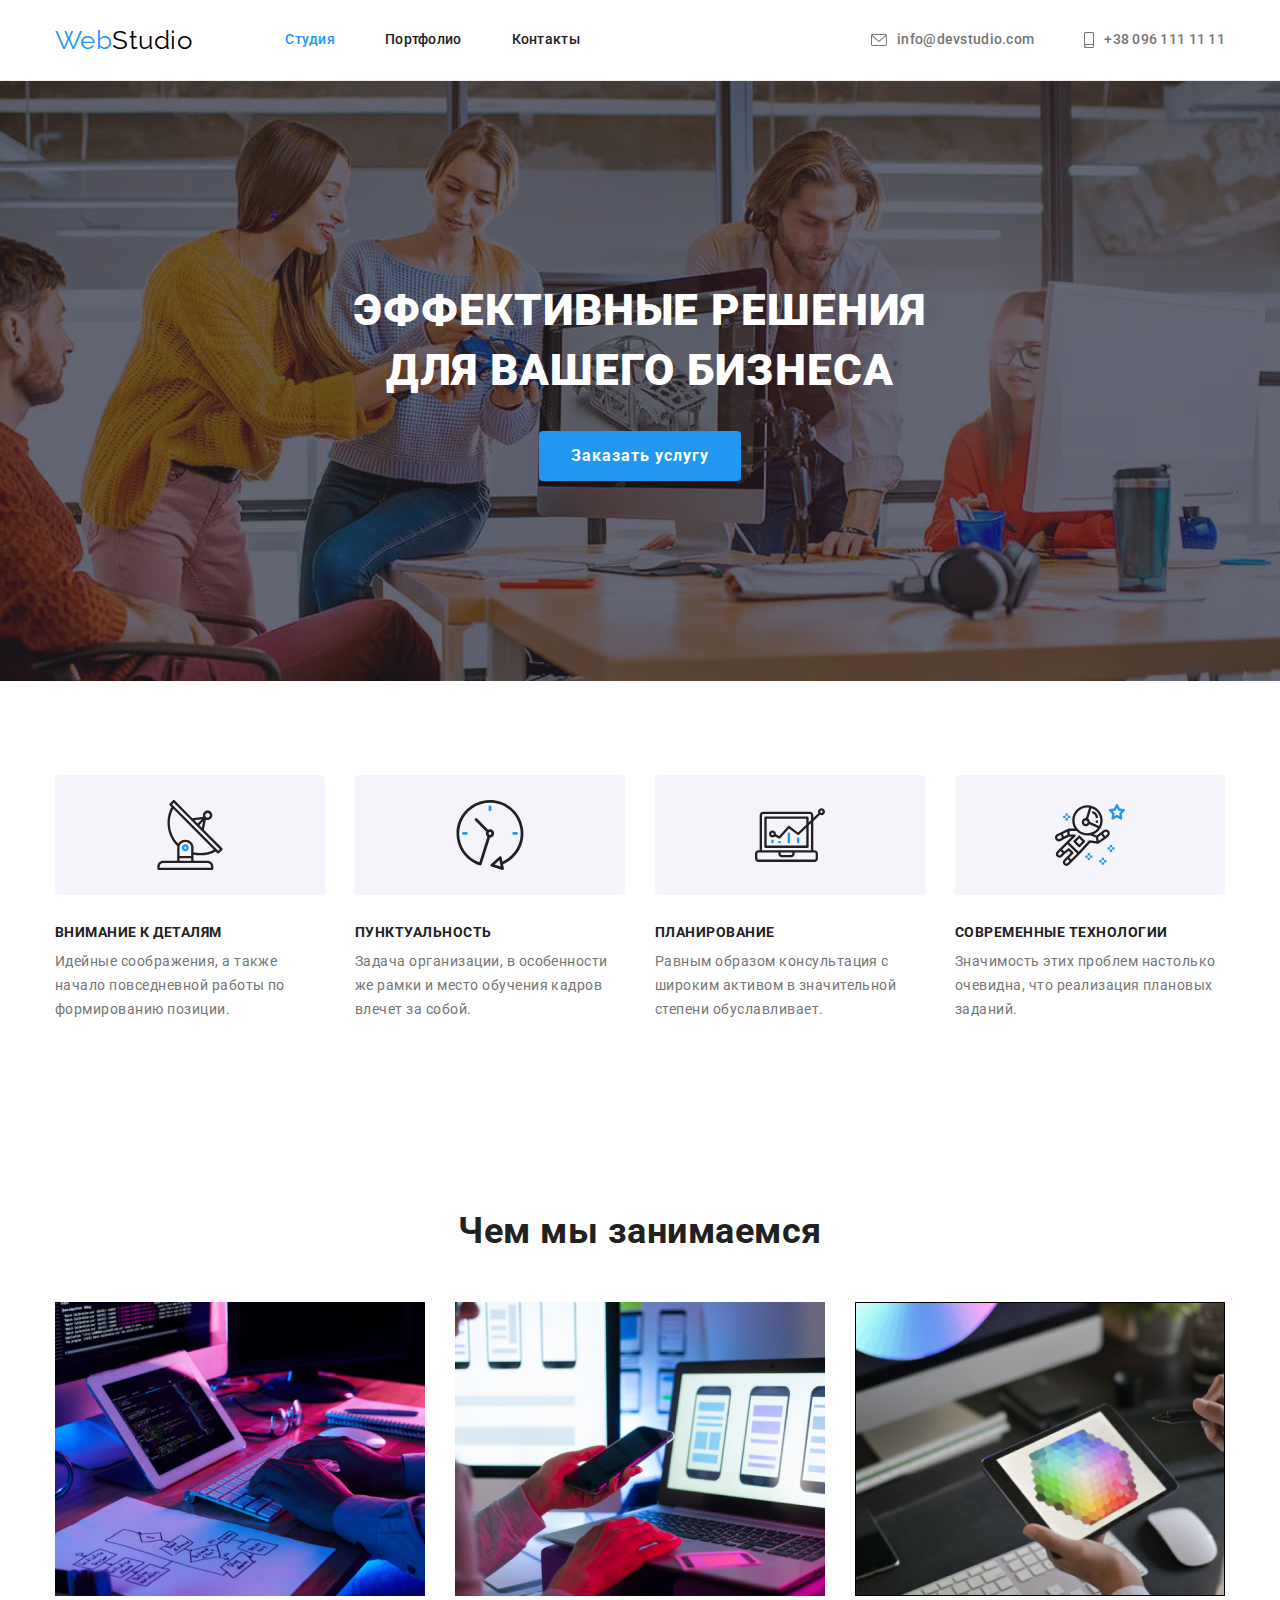
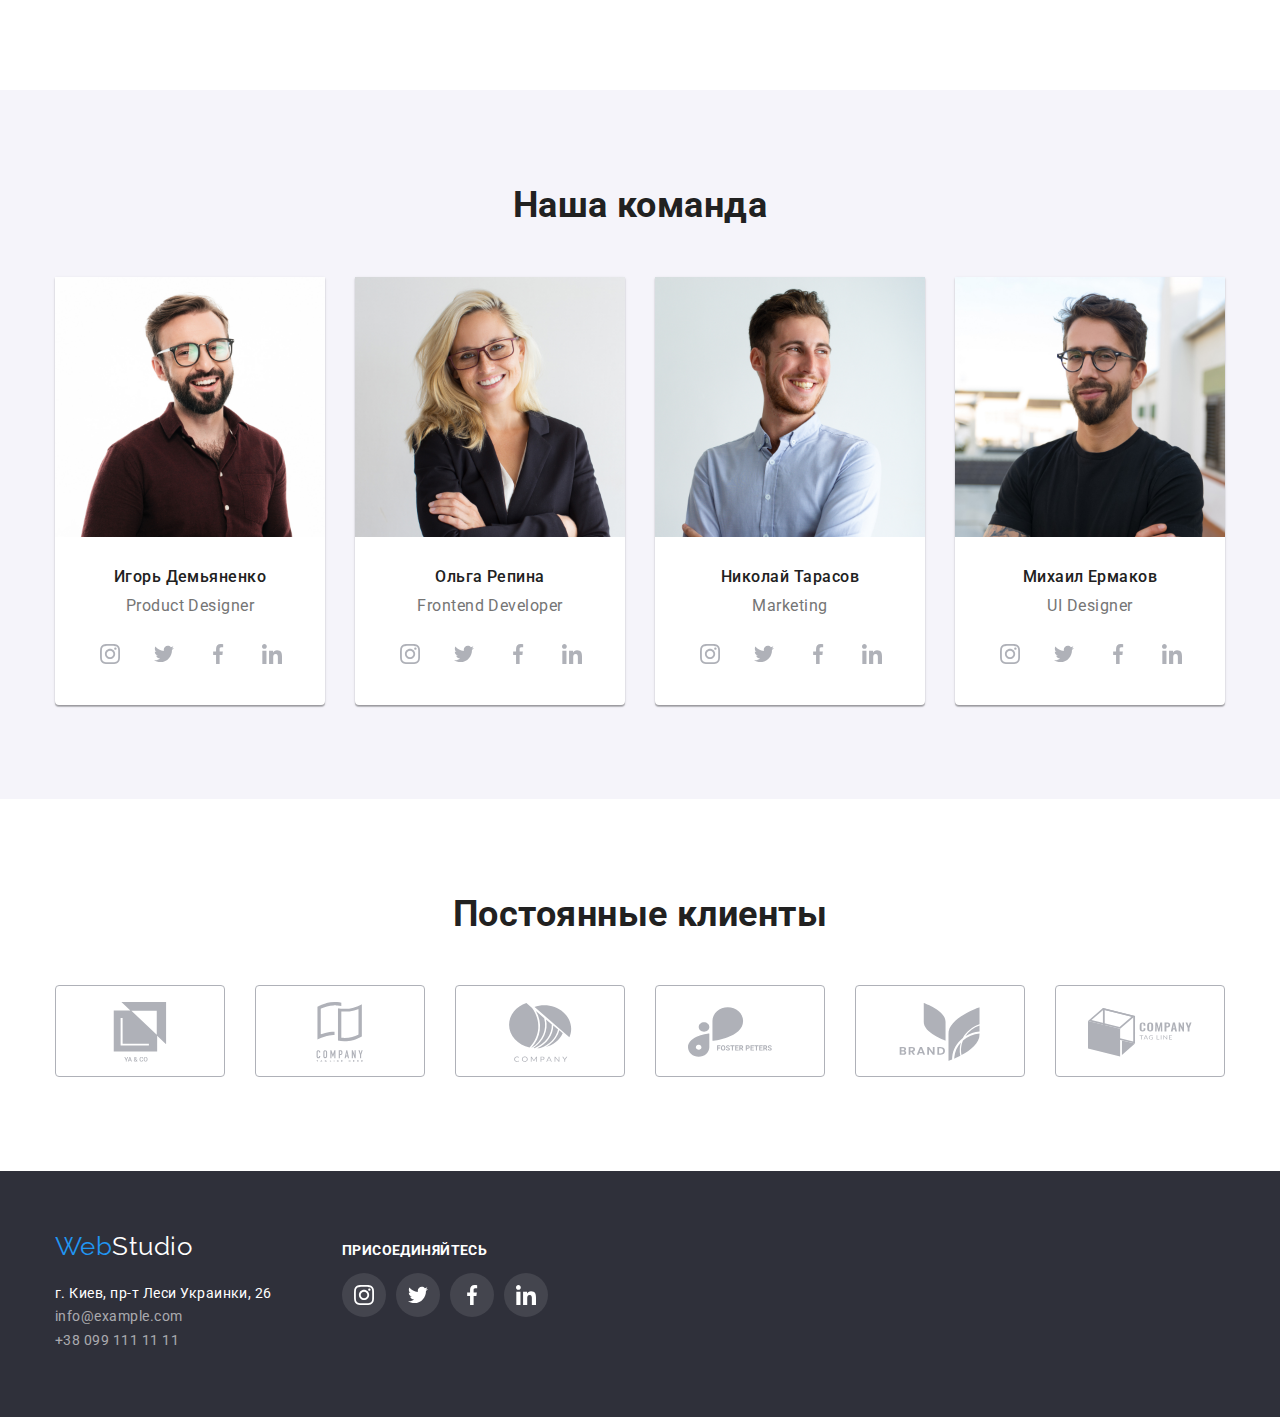
==== commit 2280c71f: "fixed social links" ====
--- a/index.html
+++ b/index.html
@@ -44,7 +44,8 @@
     
         <section class="banner">
             <div class="conteiner">
-                <h1 class="banner-text">Эффективные решения для вашего бизнеса</h1>
+                <h1 class="banner-text">Эффективные решения 
+                    для вашего бизнеса</h1>
                 <button type="button" class="banner-button">Заказать услугу</button>
         
             </div>
--- a/css/styles.css
+++ b/css/styles.css
@@ -176,7 +176,9 @@
     text-align: center;
     text-transform: uppercase;
     margin: 0;
-}
+    white-space: pre-line;
+}
+
 .banner-button {
     color: var(--main-white);
     background-color: var(--blue-accent);
@@ -233,12 +235,18 @@
 
 
 .icon {
+    display: flex;
     width: 270px;
     height: 120px;
     background-color: #F5F4FA;
     border-radius: 4px;
     padding: 25px 100px;
     align-items: center;
+    justify-content: center;
+}
+.icon-diagram {
+    align-items: center;
+    justify-content: center;
 }
 
 /* what we do */
@@ -350,8 +358,7 @@
     color: var(--main-white);
 }
 
-
-.social-link:nth-child(-n+3) {
+.team-links li:nth-child(-n + 3) {
     margin-right: 10px;
 }
 
@@ -364,20 +371,27 @@
     display: flex;
     margin: 0;
     padding: 0;
-}
+    justify-content: space-between;
+}
+
+.client-link {
+    display: flex;
+    width: 170px;
+    height: 92px;
+    padding: 16px 32px;
+    border-radius: 4px;
+    border: 1px solid var(--client-logo-normal);
+    
+    color: var(--client-logo-normal);
+}
+
 .client-icon {
-    border: 1px solid var(--client-logo-normal);
-    margin-right: 30px;
-    width: 170px;
-    height: 72px ;
-    padding: 16px 32px;
-    fill: var(--client-logo-normal);
-    border-radius: 4px;
-}
-
-.client-icon:hover,
-.client-icon:focus {
-    fill: var(--client-logo-accent);
+    fill: currentColor;
+}
+
+.client-link:hover,
+.client-link:focus {
+    color: var(--client-logo-accent);
     border-color: var(--client-logo-accent);
 }
 
@@ -467,7 +481,6 @@
     padding: 0;
     width: 206px;
     height: 44px;
-    margin-top: 20px;
 }
 
 .footer-social-link {
@@ -480,7 +493,7 @@
     align-items: center;
     background-color: var(--footer-sociolink--bcc-color);
     fill: var(--main-white);
-    margin-right: 10px;
+    
     border-radius: 50%;
 }
 
@@ -488,7 +501,9 @@
 .footer-social-link:focus {
     background-color: var(--footer-sociolink--accent-color);
 }
-
+.footer-social-list li:nth-child(-n + 3) {
+    margin-right: 10px;
+}
 
 /* portfolio main */
 
@@ -535,7 +550,9 @@
 
 .our-project {
     list-style: none;
-    margin: 0;
+    text-decoration: none;
+    margin: 0;
+    padding: 0;
 }
 
 .project-name {
@@ -561,15 +578,16 @@
 .our-project {
     display: flex;
     flex-wrap: wrap;
-    padding: 0;
+    border: none;
+
 }
 .our-project .item {
+    border: none;
     margin-right: 30px;
     margin-bottom: 30px;
-
-    border-bottom: 1px solid #EEEEEE;
-
+    border: 1px solid rgba(238, 238, 238, 1);
     background: #FFFFFF;
+    width: 370px;
 }
 .our-project .item:nth-child(3n) {
     margin-right: 0;
@@ -582,8 +600,6 @@
     display: block;
     text-decoration: none;
     color: var(--primery-text-color);
-
-    
 }
 
 .portfolio-link:hover,
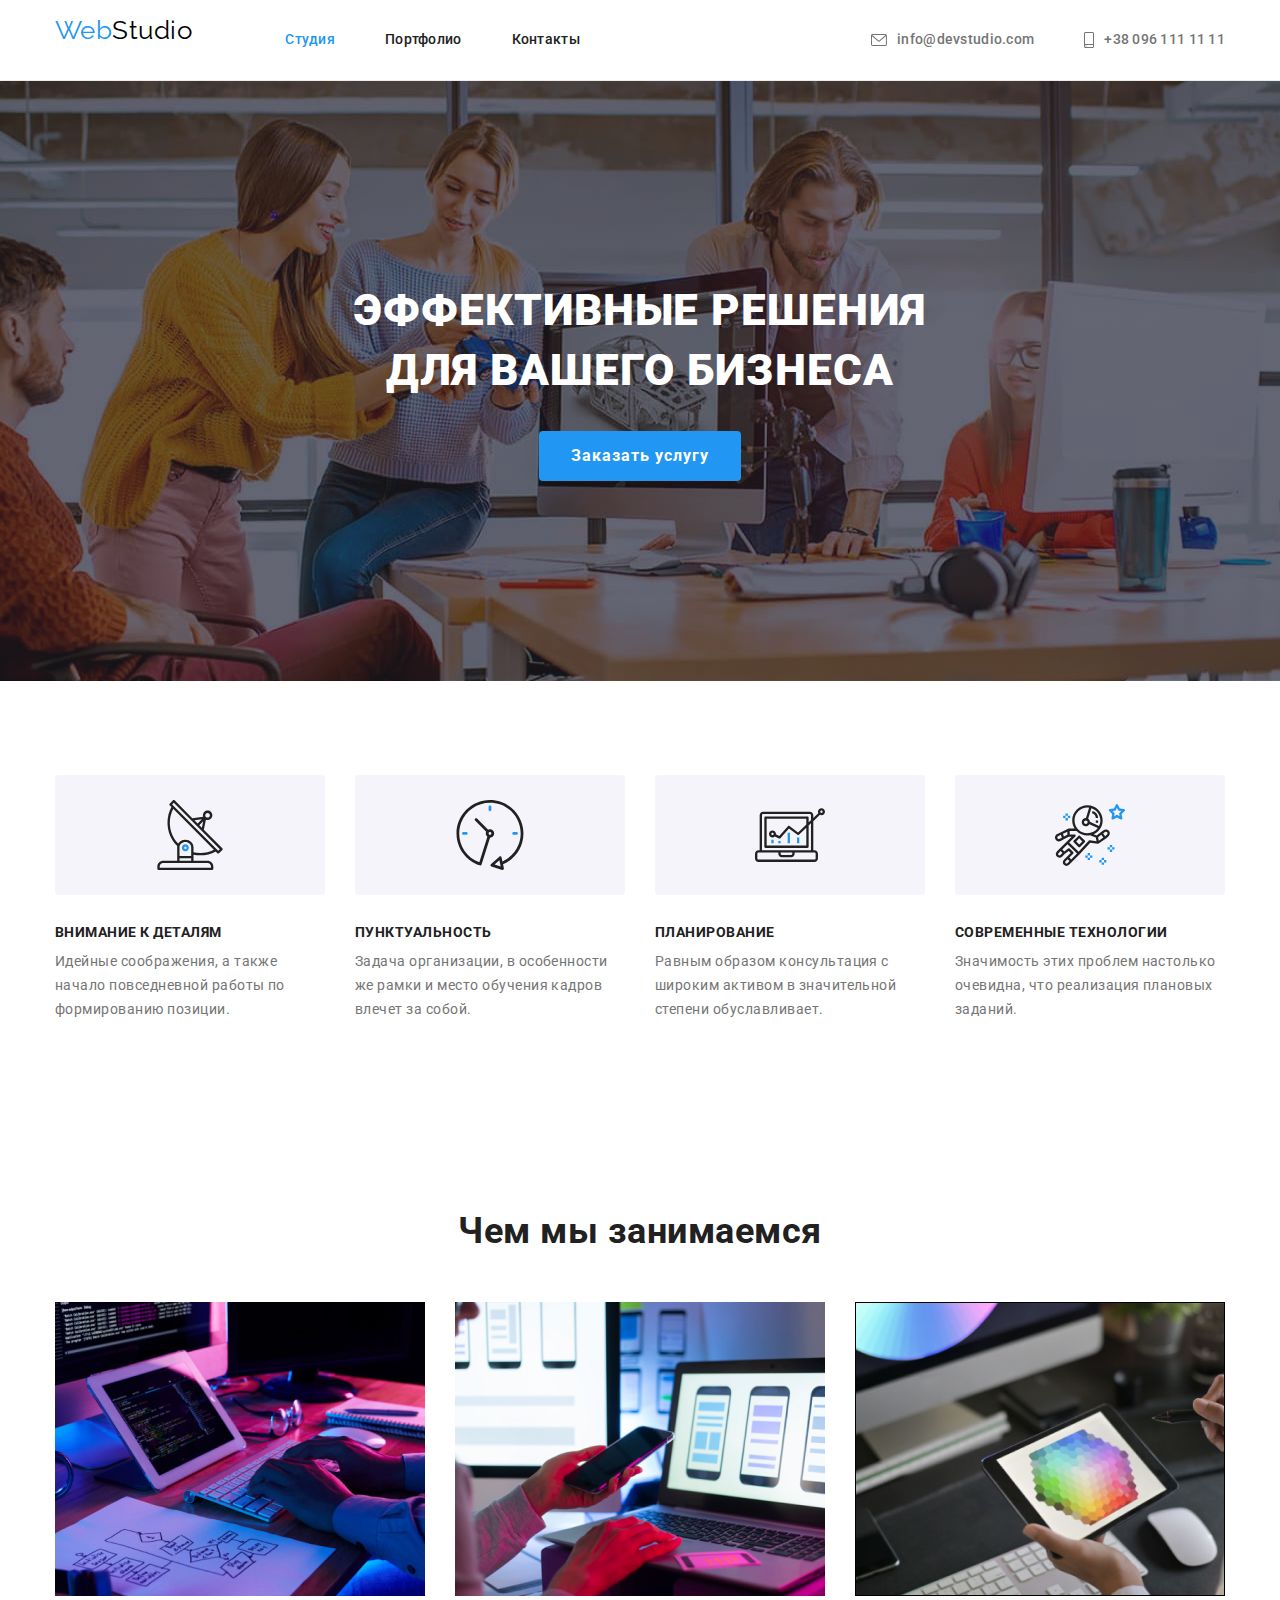
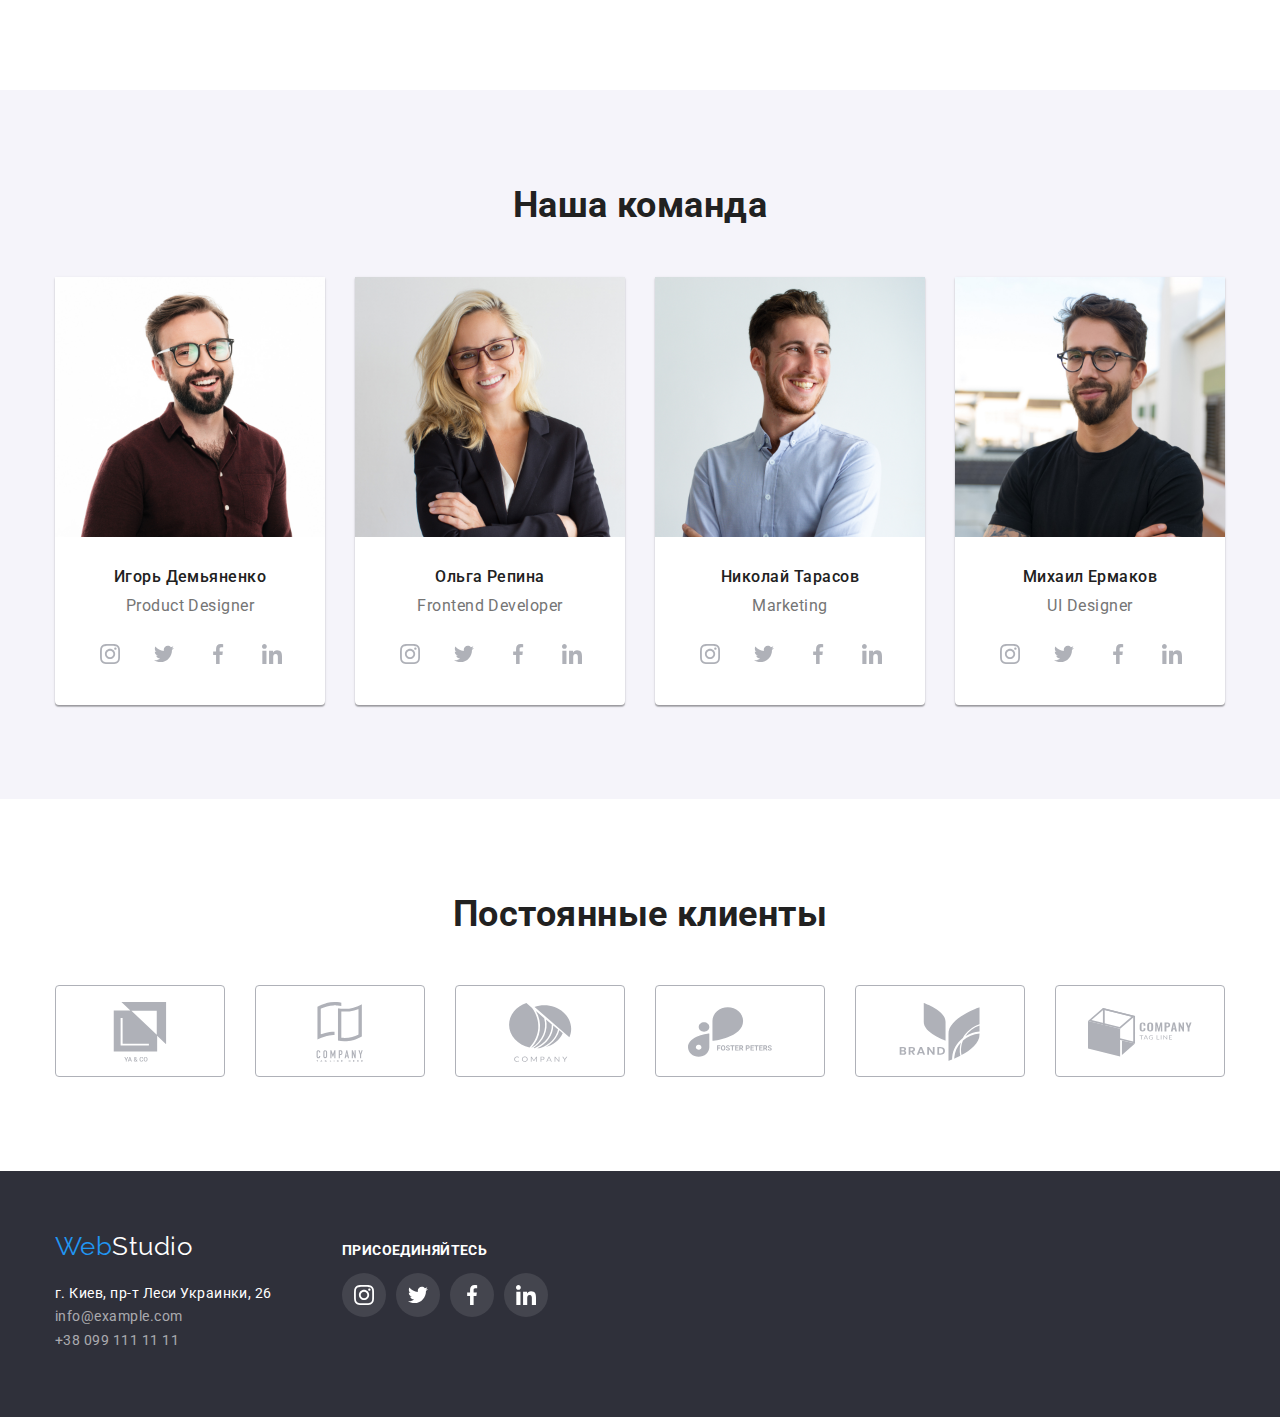
==== commit a18f7f48: "info icon & footer changes" ====
--- a/index.html
+++ b/index.html
@@ -58,30 +58,38 @@
             <div class="conteiner">
                 <ul class="info-list">
                     <li class="item">
-                        <svg class="icon icon-antenna" width="70" height="70">
+                        <div class="icon-div">
+                        <svg class="icon-antenna icon" width="70" height="70">
                             <use href="./images/icons.svg#icon-antenna"></use>
                         </svg>
+                    </div>
                         <h3 class="info-head">Внимание к деталям</h3>
                         <p class="info-text">Идейные соображения, а также начало повседневной работы по формированию позиции.</p>
                     </li>
                     <li class="item">
-                        <svg class="icon icon-clock" width="70" height="70">
+                        <div class="icon-div">
+                        <svg class="icon-clock icon" width="70" height="70">
                             <use href="./images/icons.svg#icon-clock"></use>
                         </svg>
+                    </div>
                         <h3 class="info-head">Пунктуальность</h3>
                         <p class="info-text">Задача организации, в особенности же рамки и место обучения кадров влечет за собой.</p>
                     </li>
                     <li class="item">
-                        <svg class="icon icon-diagram" width="70" height="70">
+                        <div class="icon-div">
+                        <svg class="icon-diagram icon" width="70" height="70">
                             <use href="./images/icons.svg#icon-diagram"></use>
                         </svg>
+                    </div>
                         <h3 class="info-head">Планирование</h3>
                         <p class="info-text">Равным образом консультация с широким активом в значительной степени обуславливает.</p>
                     </li>
                     <li class="item">
-                        <svg class="icon icon-astronaut" width="70" height="70">
+                        <div class="icon-div">
+                        <svg class="icon-astronaut icon" width="70" height="70">
                             <use href="./images/icons.svg#icon-astronaut"></use>
                         </svg>
+                    </div>
                         <h3 class="info-head">Современные технологии</h3>
                         <p class="info-text">Значимость этих проблем настолько очевидна, что реализация плановых заданий.</p>
                     </li>
@@ -289,7 +297,7 @@
     <footer class="footer">
         <div class="conteiner">
             <div class="main-footer">
-                <a href="./index.html" class="logo"> <span class="logo-blue">Web</span>Studio</a>
+                <a href="./index.html" class="logo"><span class="logo-blue">Web</span>Studio</a>
                 <address class="footer-nav">
                     <ul class="footer-address">
                         <li><a href="г.Киев,пр-тЛесиУкраинки,26" class="link address">г. Киев, пр-т Леси Украинки, 26</a>
--- a/css/styles.css
+++ b/css/styles.css
@@ -233,21 +233,22 @@
     padding: 0;
 }
 
-
-.icon {
-    display: flex;
+.icon-div {
+    display: flex;
+    background: #F5F4FA;
     width: 270px;
     height: 120px;
-    background-color: #F5F4FA;
     border-radius: 4px;
     padding: 25px 100px;
+}
+
+.icon {
+    display: flex;
     align-items: center;
     justify-content: center;
 }
-.icon-diagram {
-    align-items: center;
-    justify-content: center;
-}
+
+
 
 /* what we do */
 
@@ -404,11 +405,15 @@
 .footer .logo {
     color: var(--main-white);
 }
+.logo {
+    display: block;
+    margin-bottom: 20px;
+}
+
 .footer-address {
     list-style: none;
     text-decoration: none;
     margin: 0;
-    margin-top: 20px;
     padding: 0;
 }
 .footer-address .item:not(:first-child) {
@@ -442,7 +447,6 @@
     display: block;
     margin: 0;
     padding: 0;
-    /* margin-left: 215px; */
 }
 
 .footer .conteiner {
@@ -578,16 +582,13 @@
 .our-project {
     display: flex;
     flex-wrap: wrap;
-    border: none;
-
 }
 .our-project .item {
-    border: none;
     margin-right: 30px;
     margin-bottom: 30px;
     border: 1px solid rgba(238, 238, 238, 1);
     background: #FFFFFF;
-    width: 370px;
+    flex-basis: calc(100% / 3 - 30px);
 }
 .our-project .item:nth-child(3n) {
     margin-right: 0;
